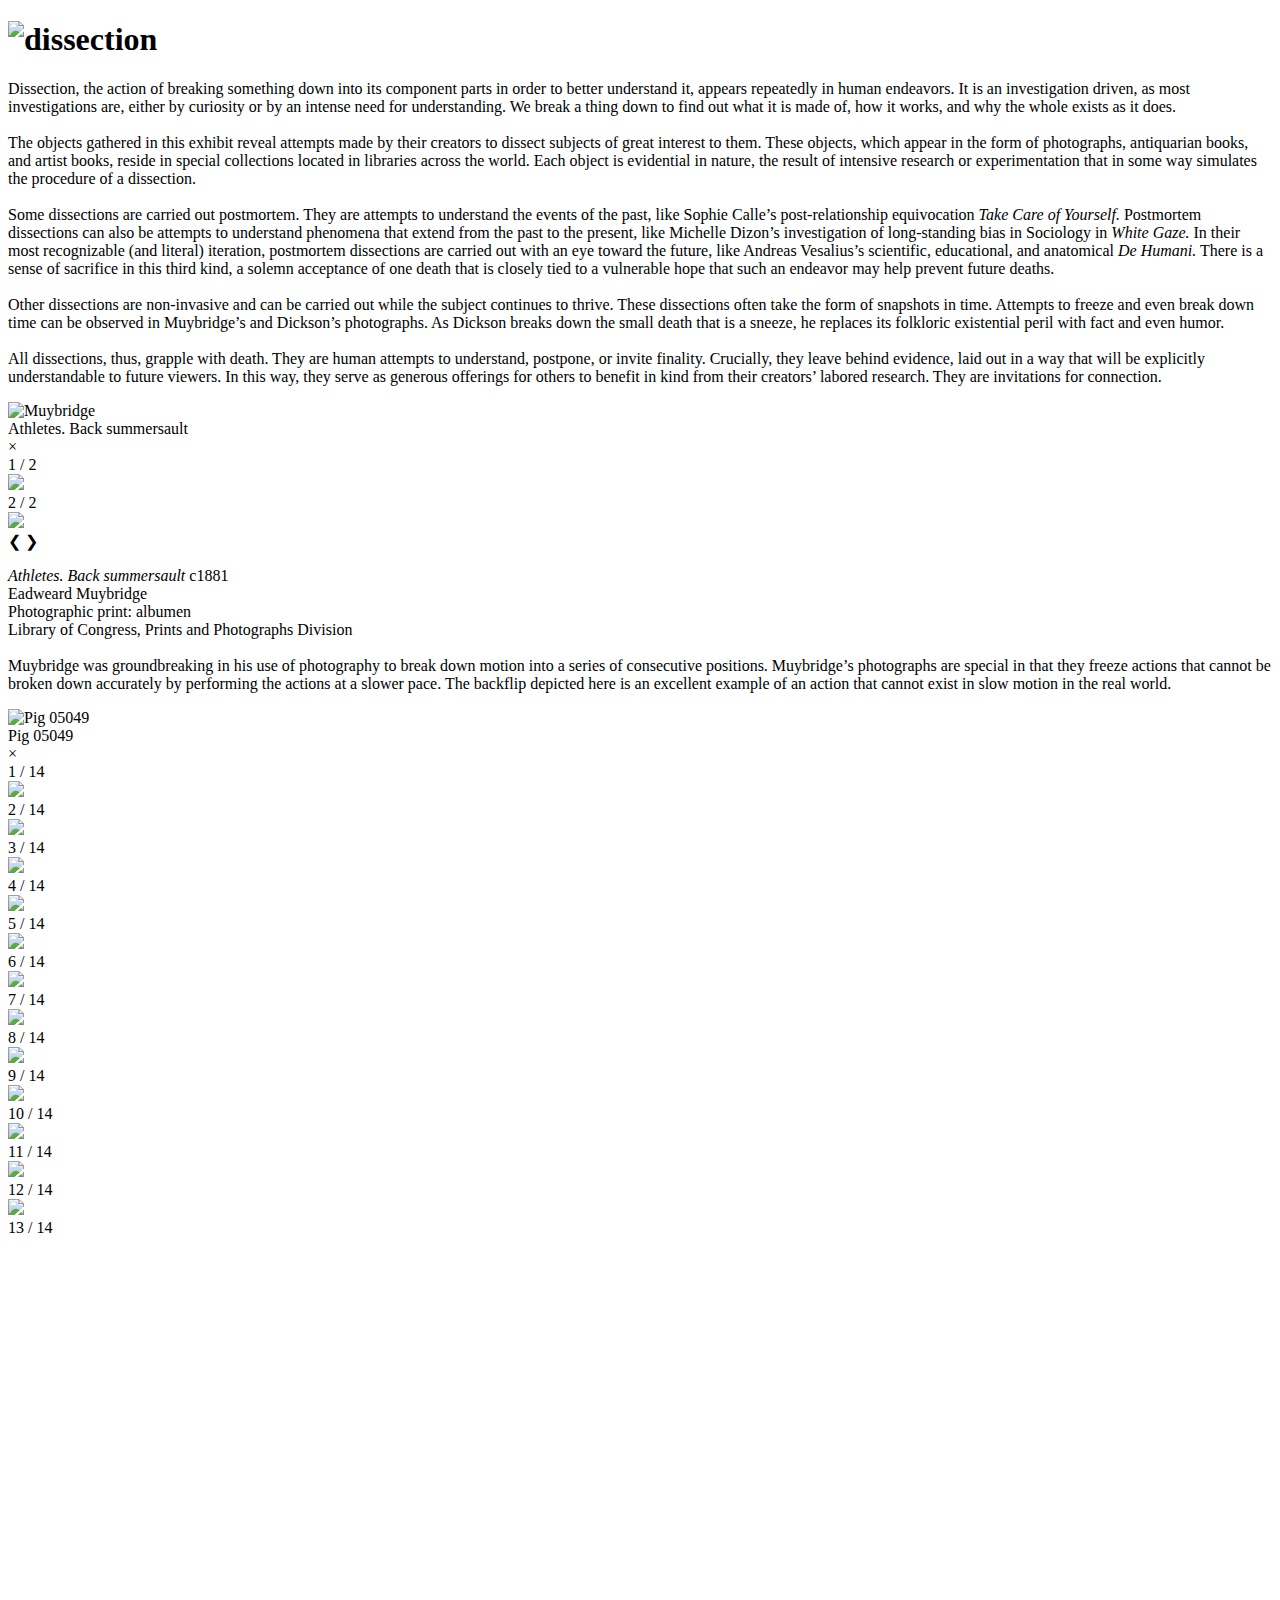
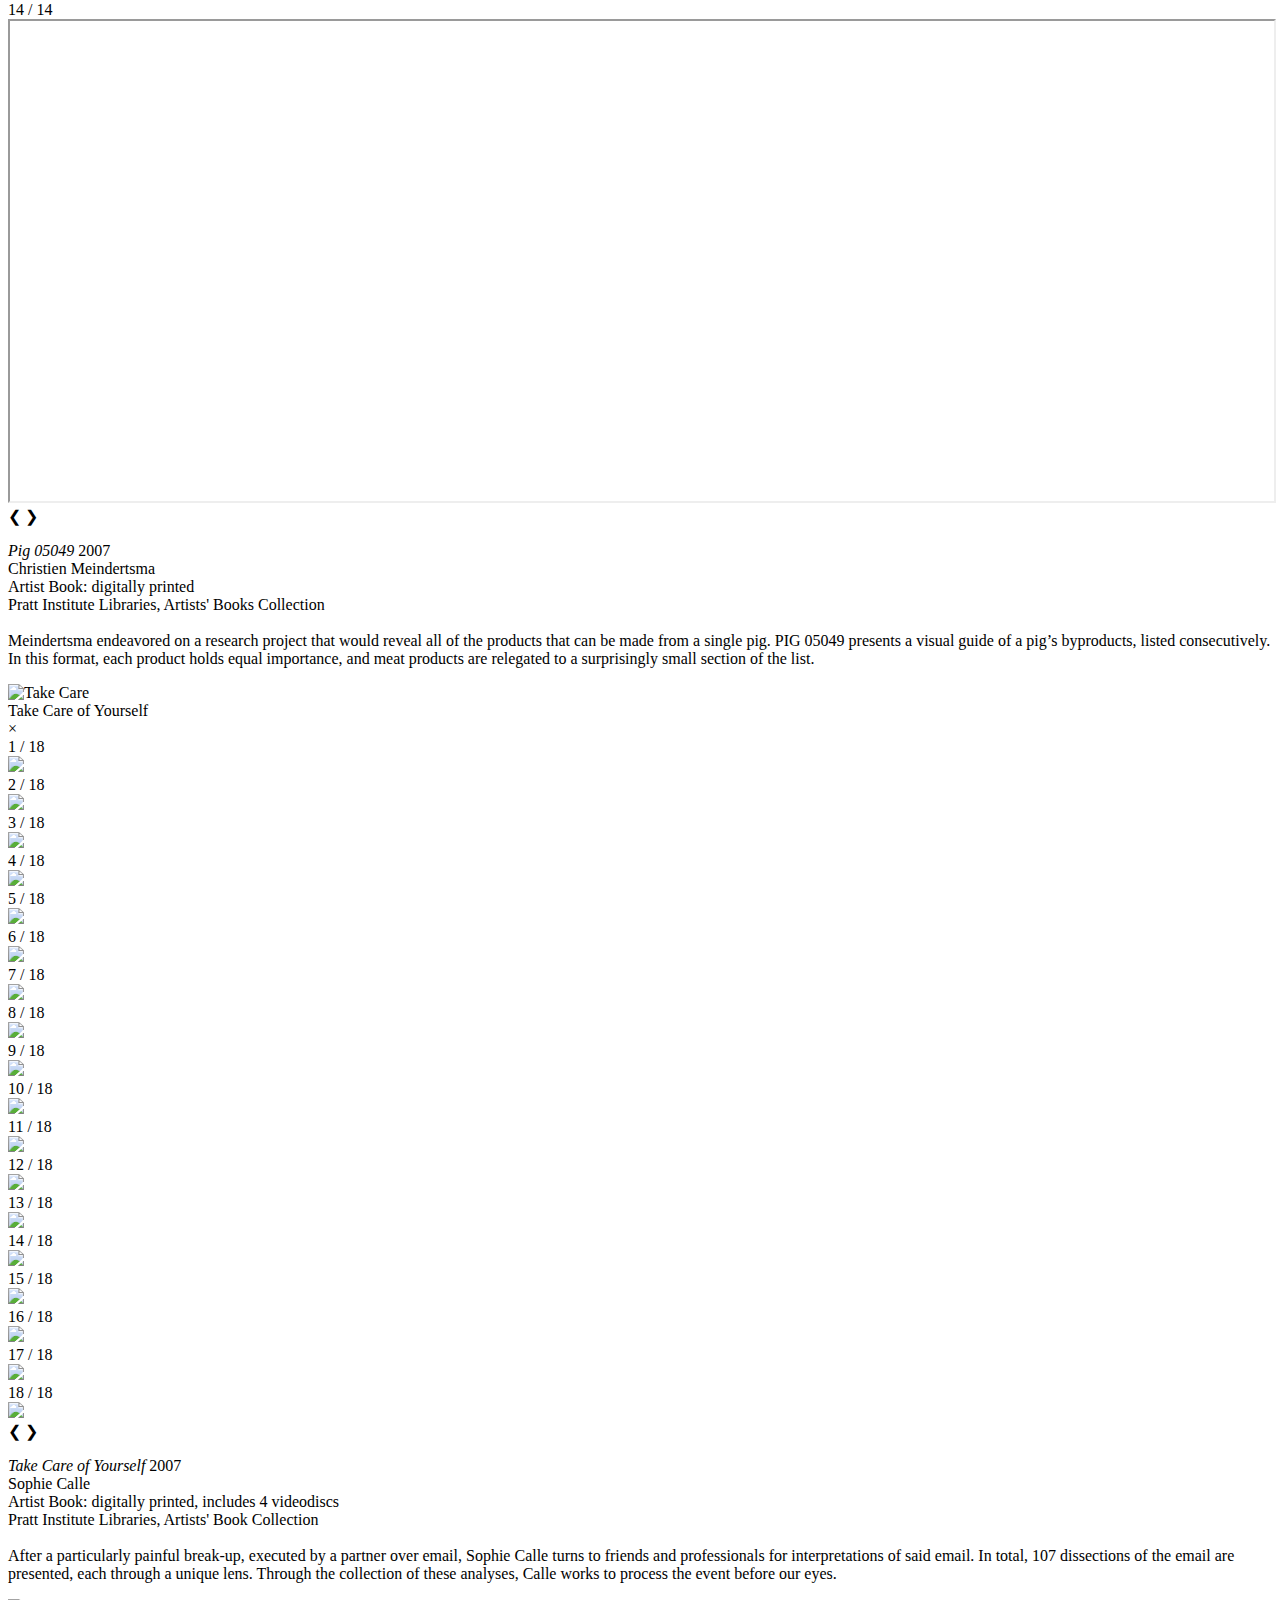
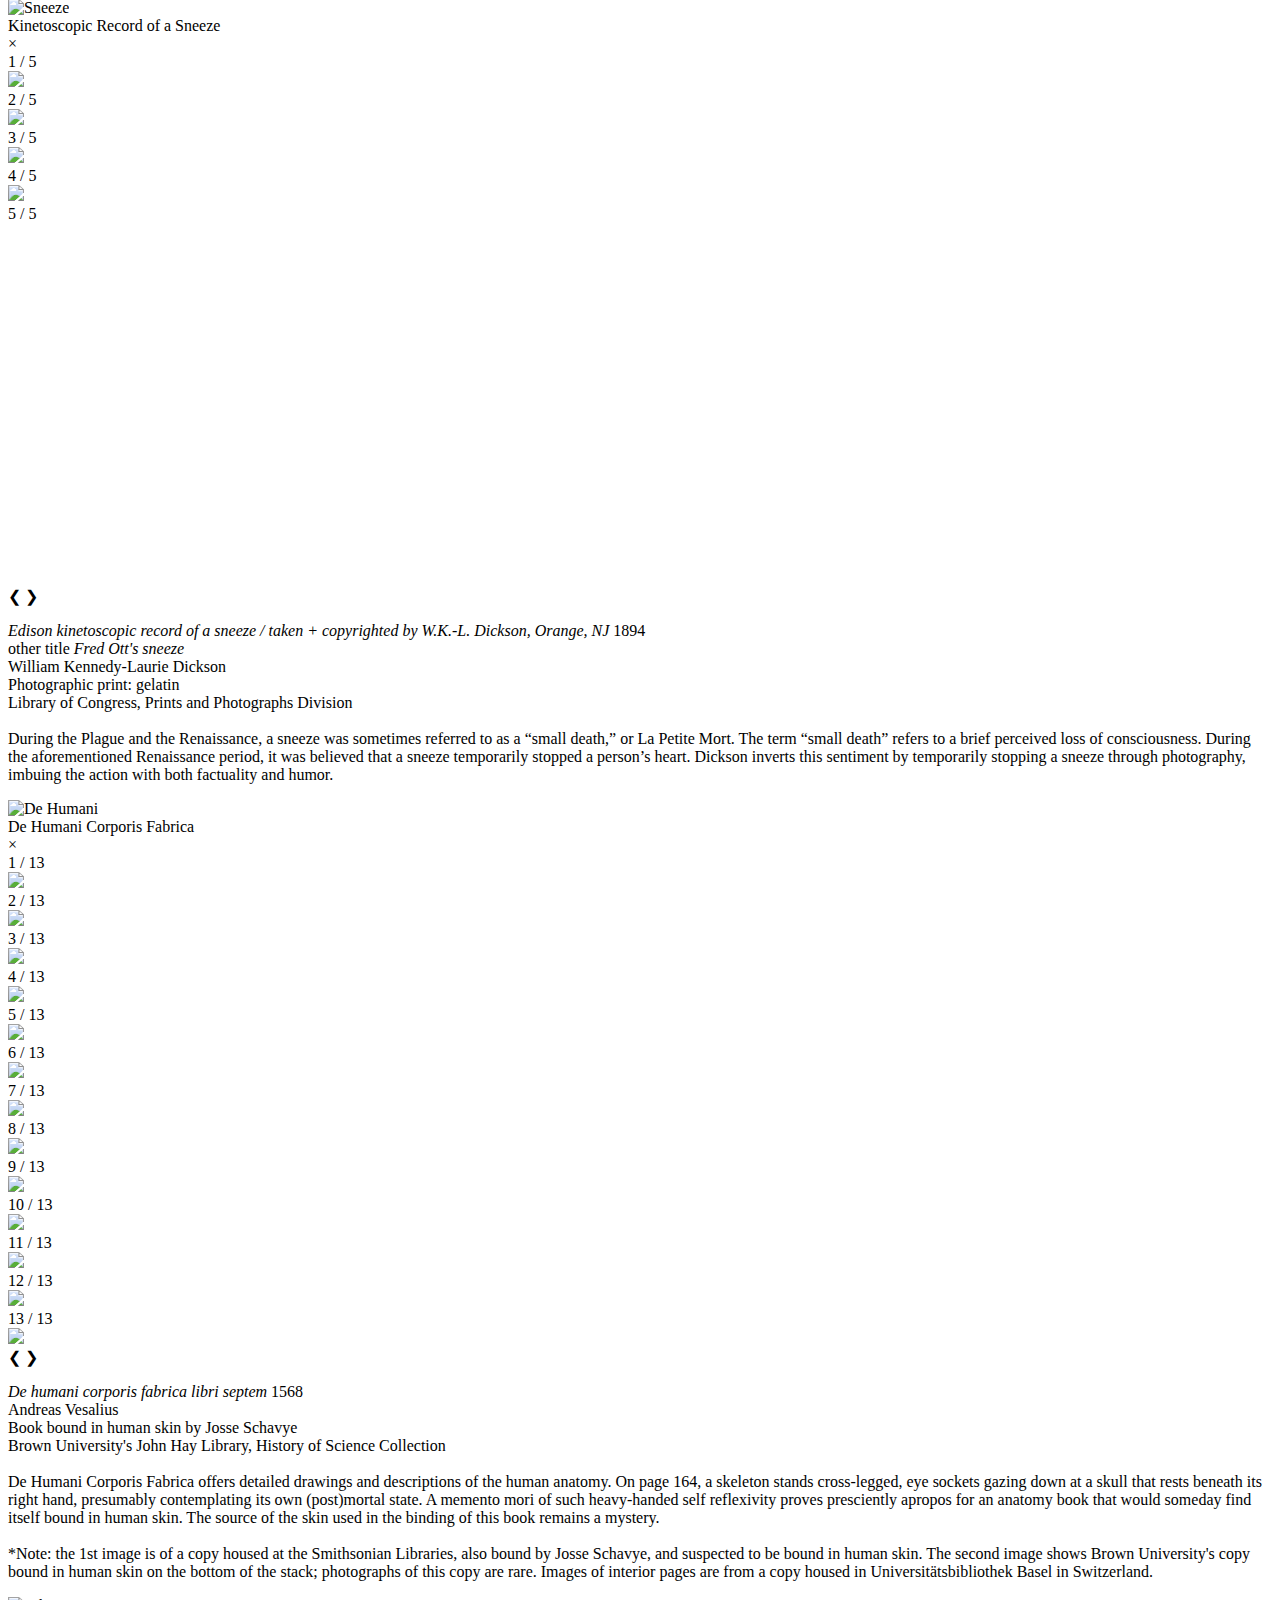
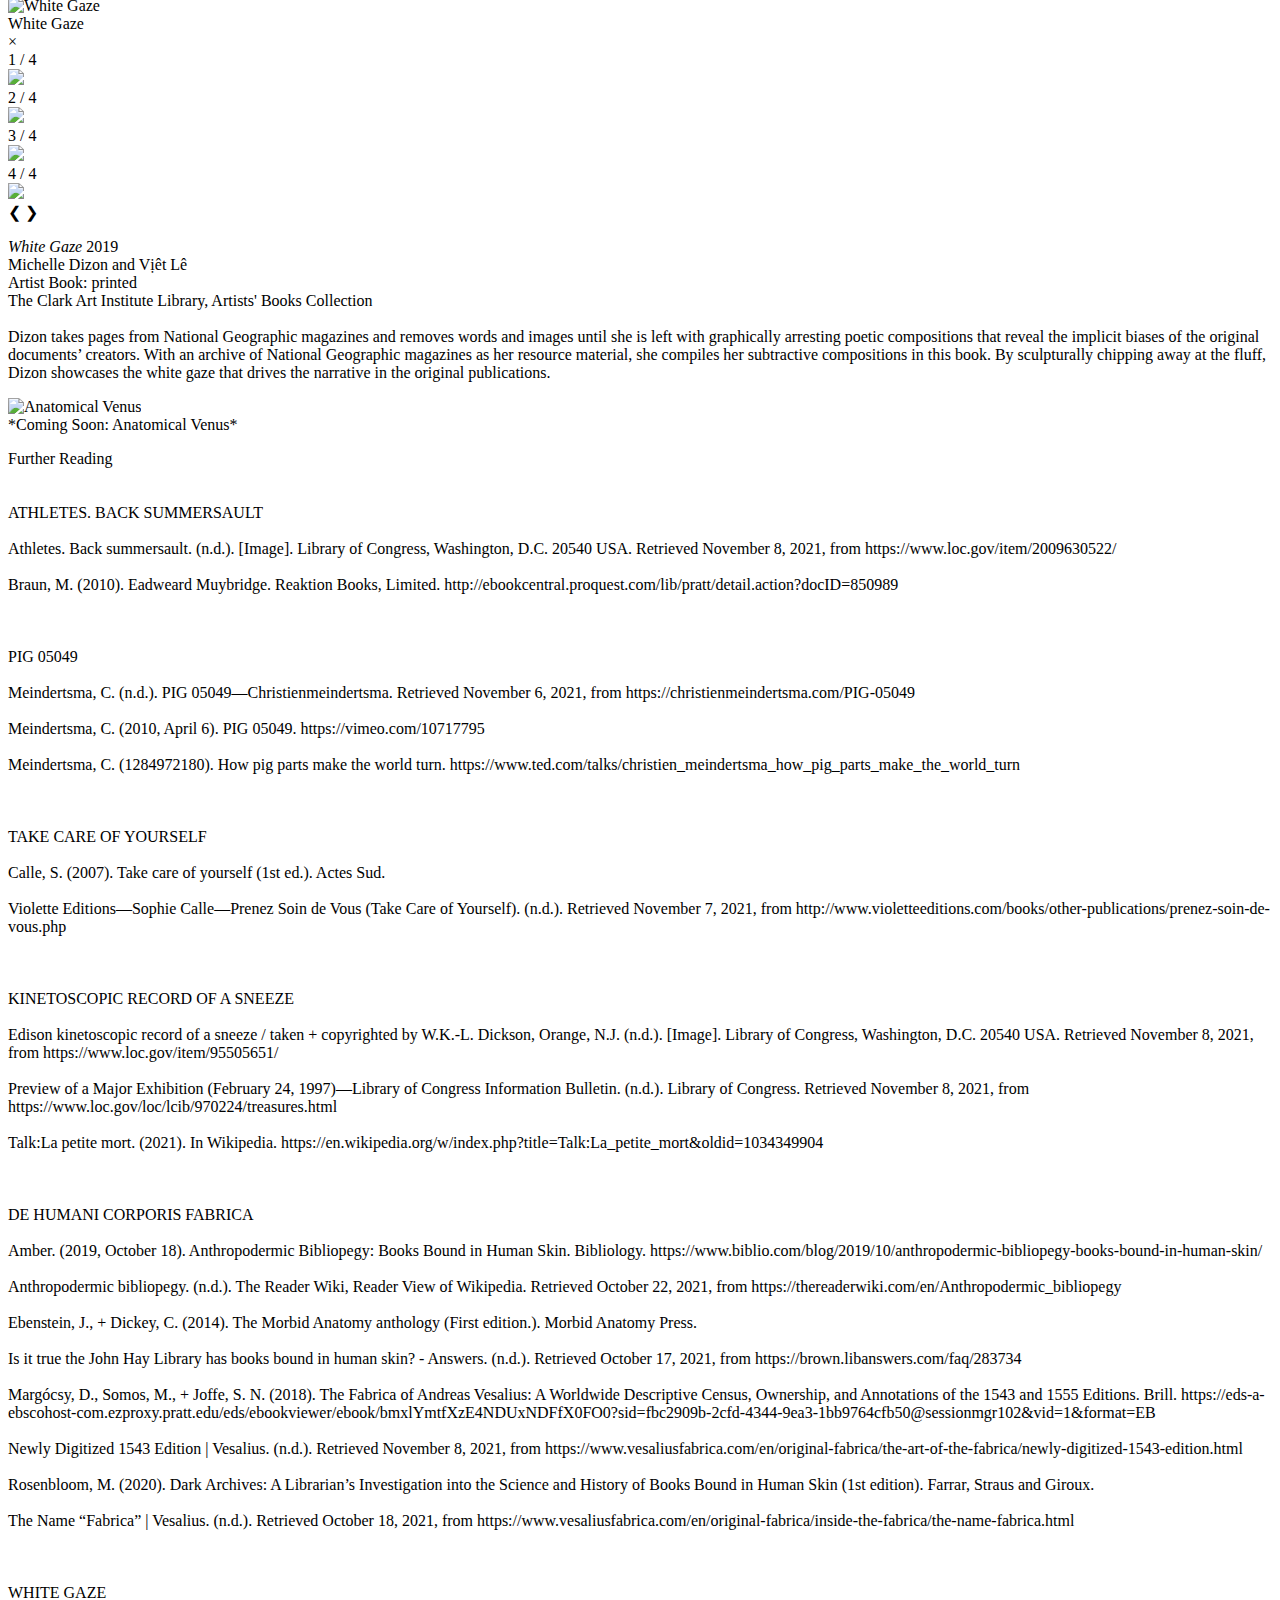
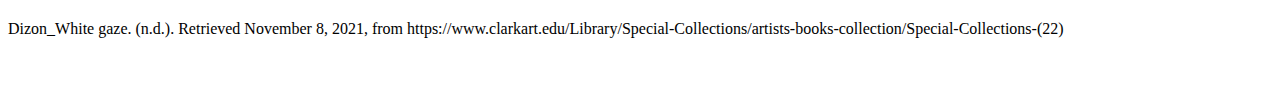
==== index.html @ ce1db8a1 "Create index.html" ====
<!DOCTYPE html>
    <html>
        <head> 
            <meta charset="UTF-8">
            <title>Dissection Exhibit</title>
            <link rel="stylesheet" type="text/css" href="index.css">
            <script src="index.js"></script>
        </head> 
<!--        Help
-->
        
       
<body>

<!-- index page-->  
    <h1>
    <img class=logo src="images/dislogo1.png" alt=dissection>
    </h1> 
        
    <p class="dashed"><span class="firstcharacter">D</span>issection, the action of breaking something down into its component parts in order to better understand it, appears repeatedly in human endeavors. It is an investigation driven, as most investigations are, either by curiosity or by an intense need for understanding. We break a thing down to find out what it is made of, how it works, and why the whole exists as it does. <br><br>

The objects gathered in this exhibit reveal attempts made by their creators to dissect subjects of great interest to them. These objects, which appear in the form of photographs, antiquarian books, and artist books, reside in special collections located in libraries across the world. Each object is evidential in nature, the result of intensive research or experimentation that in some way simulates the procedure of a dissection. <br><br>


Some dissections are carried out postmortem. They are attempts to understand the events of the past, like Sophie Calle’s post-relationship equivocation <i>Take Care of Yourself.</i> Postmortem dissections can also be attempts to understand phenomena that extend from the past to the present, like Michelle Dizon’s investigation of long-standing bias in Sociology in <i>White Gaze.</i> In their most recognizable (and literal) iteration, postmortem dissections are carried out with an eye toward the future, like Andreas Vesalius’s scientific, educational, and anatomical <i>De Humani.</i> There is a sense of sacrifice in this third kind, a solemn acceptance of one death that is closely tied to a vulnerable hope that such an endeavor may help prevent future deaths. <br><br>

Other dissections are non-invasive and can be carried out while the subject continues to thrive. These dissections often take the form of snapshots in time. Attempts to freeze and even break down time can be observed in Muybridge’s and Dickson’s photographs. As Dickson breaks down the small death that is a sneeze, he replaces its folkloric existential peril with fact and even humor. <br><br>


All dissections, thus, grapple with death. They are human attempts to understand, postpone, or invite finality. Crucially, they leave behind evidence, laid out in a way that will be explicitly understandable to future viewers. In this way, they serve as generous offerings for others to benefit in kind from their creators’ labored research. They are invitations for connection. 
    </p>
      
<!--Muybridge-->
    
    <div class="containerMUYB">
        <img src="images/covers/muybridge_lg.jpg"  alt="Muybridge" class="image">
        <div class="overlay" onclick="openModal();currentSlide(1)">
        <div class="text">Athletes. Back summersault</div>
        </div>
    </div>
    
    <!--Muybridge Lightbox-->
    
    <div id="myModal" class="modal">
        <span class="close cursor" onclick="closeModal()">&times;</span>
        <div class="modal-content">

            <div class="mySlides">
                <div class="numbertext">1 / 2</div>
                <img src="images/muybridge/muybridge_lg_1.jpg" style="width:100%">
            </div>

            <div class="mySlides">
                <div class="numbertext">2 / 2</div>
                <img src="images/muybridge/muybridge_2.jpg" style="width:100%">
            </div>
               
            <!-- Next/previous controls -->
            <a class="prev" onclick="plusSlides(-1)">&#10094;</a>
            <a class="next" onclick="plusSlides(1)">&#10095;</a>

            <!-- Caption text -->
            <div class="caption-container">
                <p id="caption"><i>Athletes. Back summersault</i> c1881<br>Eadweard Muybridge<br>Photographic print: albumen<br>Library of Congress, Prints and Photographs Division<br><br>Muybridge was groundbreaking in his use of photography to break down motion into a series of consecutive positions. Muybridge’s photographs are special in that they freeze actions that cannot be broken down accurately by performing the actions at a slower pace. The backflip depicted here is an excellent example of an action that cannot exist in slow motion in the real world.</p>
            </div>

        </div>
    </div>
      
    
 <!--PIG-->
      
    <div class="containerPIG">
        <img src="images/covers/pig05049cover.jpg" alt="Pig 05049" class="image">
        <div class="overlay" onclick="openModal2();currentSlide(3)">
        <div class="text">Pig 05049</div>
        </div>
    </div>

    <!--PIG Lightbox-->
    
    <div id="myModal2" class="modal">
        <span class="close cursor" onclick="closeModal2()">&times;</span>
        <div class="modal-content">

            <div class="mySlides">
                <div class="numbertext">1 / 14</div>
                <img src="images/pig05049/pig05049.jpg" class=vertpic>
            </div>
            <div class="mySlides">
                <div class="numbertext">2 / 14</div>
                <img src="images/pig05049/pig_2.jpg" style="width:100%">
            </div>
            <div class="mySlides">
                <div class="numbertext">3 / 14</div>
                <img src="images/pig05049/pig_3.jpg" style="width:100%">
            </div>
            <div class="mySlides">
                <div class="numbertext">4 / 14</div>
                <img src="images/pig05049/pig_4.jpg" style="width:100%">
            </div>
            <div class="mySlides">
                <div class="numbertext">5 / 14</div>
                <img src="images/pig05049/pig_5.jpg" style="width:100%">
            </div>
            <div class="mySlides">
                <div class="numbertext">6 / 14</div>
                <img src="images/pig05049/pig_6.jpg" style="width:100%">
            </div>
            <div class="mySlides">
                <div class="numbertext">7 / 14</div>
                <img src="images/pig05049/pig_7.jpg" style="width:100%">
            </div>
            <div class="mySlides">
                <div class="numbertext">8 / 14</div>
                <img src="images/pig05049/pig_8.jpg" style="width:100%">
            </div>
            <div class="mySlides">
                <div class="numbertext">9 / 14</div>
                <img src="images/pig05049/pig_9.jpg" style="width:100%">
            </div>
            <div class="mySlides">
                <div class="numbertext">10 / 14</div>
                <img src="images/pig05049/pig_10.jpg" style="width:100%">
            </div>
            <div class="mySlides">
                <div class="numbertext">11 / 14</div>
                <img src="images/pig05049/pig_11.jpg" style="width:100%">
            </div>
            <div class="mySlides">
                <div class="numbertext">12 / 14</div>
                <img src="images/pig05049/pig_12.jpg" style="width:100%">
            </div>
            <div class="mySlides">
                <div class="numbertext">13 / 14</div>
                <iframe src="https://player.vimeo.com/video/10717795?h=86c267ca7e&color=ffffff&title=0&byline=0&portrait=0" width="100%" height="360" frameborder="0" allow="autoplay; fullscreen; picture-in-picture" allowfullscreen></iframe>
            </div>
              
              <div class="mySlides">
                <div class="numbertext">14 / 14</div>
                 <iframe src="https://embed.ted.com/talks/lang/en/christien_meindertsma_how_pig_parts_make_the_world_turn" width="100%" height="480" allowfullscreen></iframe>
            </div>
 
        
            
            <!-- Next/previous controls -->
            <a class="prev" onclick="plusSlides(-1)">&#10094;</a>
            <a class="next" onclick="plusSlides(1)">&#10095;</a>

            <!-- Caption text -->
            <div class="caption-container">
                <p id="caption2"><i>Pig 05049</i> 2007<br>Christien Meindertsma<br>Artist Book: digitally printed<br>Pratt Institute Libraries, Artists' Books Collection<br><br>Meindertsma endeavored on a research project that would reveal all of the products that can be made from a single pig. PIG 05049 presents a visual guide of a pig’s byproducts, listed consecutively. In this format, each product holds equal importance, and meat products are relegated to a surprisingly small section of the list.</p>
            </div>

        </div>
    </div>
      
    
        
 <!--CARE-->
    
    
    <div class="containerCARE">
        <img src="images/covers/takeCare_cover.jpg" alt="Take Care" class="image">
        <div class="overlay" onclick="openModal3();currentSlide(17)">
        <div class="text">Take Care of Yourself</div>
        </div>
    </div>
        
    
       <!--CARE Lightbox-->
    
    <div id="myModal3" class="modal">
        <span class="close cursor" onclick="closeModal3()">&times;</span>
        <div class="modal-content">

            <div class="mySlides">
                <div class="numbertext">1 / 18</div>
                <img src="images/takeCare/takeCare_1.jpeg" style="width:100%">
            </div>

            <div class="mySlides">
                <div class="numbertext">2 / 18</div>
                <img src="images/takeCare/takeCare_2.jpeg" style="width:100%">
            </div>
            <div class="mySlides">
                <div class="numbertext">3 / 18</div>
                <img src="images/takeCare/takeCare_3.jpeg" style="width:100%">
            </div>

            <div class="mySlides">
                <div class="numbertext">4 / 18</div>
                <img src="images/takeCare/takeCare_4.jpeg" style="width:100%">
            </div>
            <div class="mySlides">
                <div class="numbertext">5 / 18</div>
                <img src="images/takeCare/takeCare_5.jpeg" style="width:100%">
            </div>

            <div class="mySlides">
                <div class="numbertext">6 / 18</div>
                <img src="images/takeCare/takeCare_6.jpeg" style="width:100%">
            </div>
            <div class="mySlides">
                <div class="numbertext">7 / 18</div>
                <img src="images/takeCare/takeCare_7.jpeg" style="width:100%">
            </div>

            <div class="mySlides">
                <div class="numbertext">8 / 18</div>
                <img src="images/takeCare/takeCare_8.jpeg" style="width:100%">
            </div>
            <div class="mySlides">
                <div class="numbertext">9 / 18</div>
                <img src="images/takeCare/takeCare_9.jpeg" style="width:100%">
            </div>

            <div class="mySlides">
                <div class="numbertext">10 / 18</div>
                <img src="images/takeCare/takeCare_10.jpeg" style="width:100%">
            </div>
             <div class="mySlides">
                <div class="numbertext">11 / 18</div>
                <img src="images/takeCare/takeCare_11.jpeg" style="width:100%">
            </div>
             <div class="mySlides">
                <div class="numbertext">12 / 18</div>
                <img src="images/takeCare/takeCare_12.jpeg" style="width:100%">
            </div>
             <div class="mySlides">
                <div class="numbertext">13 / 18</div>
                <img src="images/takeCare/takeCare_13.jpeg" style="width:100%">
            </div>
             <div class="mySlides">
                <div class="numbertext">14 / 18</div>
                <img src="images/takeCare/takeCare_14.jpeg" style="width:100%">
            </div>
             <div class="mySlides">
                <div class="numbertext">15 / 18</div>
                <img src="images/takeCare/takeCare_15.jpeg" style="width:100%">
            </div>
             <div class="mySlides">
                <div class="numbertext">16 / 18</div>
                <img src="images/takeCare/takeCare_16.jpeg" style="width:100%">
            </div>
             <div class="mySlides">
                <div class="numbertext">17 / 18</div>
                <img src="images/takeCare/takeCare_17.jpeg" style="width:100%">
            </div>
             <div class="mySlides">
                <div class="numbertext">18 / 18</div>
                <img src="images/takeCare/takeCare_18.jpeg" style="width:100%">
            </div>

            <!-- Next/previous controls -->
            <a class="prev" onclick="plusSlides(-1)">&#10094;</a>
            <a class="next" onclick="plusSlides(1)">&#10095;</a>

            <!-- Caption text -->
            <div class="caption-container">
                <p id="caption3"><i>Take Care of Yourself</i> 2007<br>Sophie Calle<br>Artist Book: digitally printed, includes 4 videodiscs<br>Pratt Institute Libraries, Artists' Book Collection<br><br>After a particularly painful break-up, executed by a partner over email, Sophie Calle turns to friends and professionals for interpretations of said email. In total, 107 dissections of the email are presented, each through a unique lens. Through the collection of these analyses, Calle works to process the event before our eyes.</p>
            </div>

        </div>
    </div> 
    
    
    <!--SNEEZE-->
    
    <div class="containerSNEEZE">
        <img src="images/covers/sneeze_cover_2.jpg" alt="Sneeze" class="image">
        <div class="overlay" onclick="openModal4();currentSlide(35)">
        <div class="text">Kinetoscopic Record of a Sneeze</div>
        </div>
    </div>
 
     <!--SNEEZE Lightbox-->
        
    <div id="myModal4" class="modal">
        <span class="close cursor" onclick="closeModal4()">&times;</span>
        <div class="modal-content">

            <div class="mySlides">
                <div class="numbertext">1 / 5</div>
                <img src="images/sneeze/sneeze_1.jpg"  class=vertpic>
            </div>
            <div class="mySlides">
                <div class="numbertext">2 / 5</div>
                <img src="images/sneeze/sneeze_2.jpg"  class=vertpic>
            </div>
            <div class="mySlides">
                <div class="numbertext">3 / 5</div>
                <img src="images/sneeze/sneeze_3.jpg"  class=vertpic>
            </div>
            <div class="mySlides">
                <div class="numbertext">4 / 5</div>
                <img src="images/sneeze/sneeze_4.gif" style="width:100%">
            </div>
            <div class="mySlides">
                <div class="numbertext">5 / 5</div>
                 <iframe width="100%" height="360" src="https://tile.loc.gov/storage-services/media/ammem/EdisonCompanies/0026a.mp4" frameborder="0" allowfullscreen></iframe>
            </div>
               
            <!-- Next/previous controls -->
            <a class="prev" onclick="plusSlides(-1)">&#10094;</a>
            <a class="next" onclick="plusSlides(1)">&#10095;</a>

            <!-- Caption text -->
            <div class="caption-container">
                <p id="caption4"><i>Edison kinetoscopic record of a sneeze / taken + copyrighted by W.K.-L. Dickson, Orange, NJ</i> 1894<br>other title <i>Fred Ott's sneeze</i><br>William Kennedy-Laurie Dickson<br>Photographic print: gelatin<br>Library of Congress, Prints and Photographs Division<br><br>During the Plague and the Renaissance, a sneeze was sometimes referred to as a “small death,” or La Petite Mort. The term “small death” refers to a brief perceived loss of consciousness. During the aforementioned Renaissance period, it was believed that a sneeze temporarily stopped a person’s heart. Dickson inverts this sentiment by temporarily stopping a sneeze through photography, imbuing the action with both factuality and humor.</p>
            </div>

        </div>
    </div> 
    
    
     <!--HUMANI-->
    
    <div class="containerHUMANI">
        <img src="images/covers/deHumani_cover.jpg" alt="De Humani" class="image">
        <div class="overlay" onclick="openModal5();currentSlide(40)">
        <div class="text">De Humani Corporis Fabrica</div>
        </div>
    </div>
   
    <!--HUMANI Lightbox-->
        
    <div id="myModal5" class="modal">
        <span class="close cursor" onclick="closeModal5()">&times;</span>
        <div class="modal-content">

            <div class="mySlides">
                <div class="numbertext">1 / 13</div>
                <img src="images/deHumani/deHumaniCoverBlackBackground.jpg" class=vertpic>
            </div>

            <div class="mySlides">
                <div class="numbertext">2 / 13</div>
                <img src="images/deHumani/humani_stack.jpg" class=vertpic>
            </div>
              <div class="mySlides">
                <div class="numbertext">3 / 13</div>
                <img src="images/deHumani/humani_3.jpg" class=vertpic>
            </div>

            <div class="mySlides">
                <div class="numbertext">4 / 13</div>
                <img src="images/deHumani/humani_4.jpg" class=vertpic>
            </div>
              <div class="mySlides">
                <div class="numbertext">5 / 13</div>
                <img src="images/deHumani/humani_5.png" style="width:100%">
            </div>

            <div class="mySlides">
                <div class="numbertext">6 / 13</div>
                <img src="images/deHumani/humani_6.jpg" class=vertpic>
            </div>
              <div class="mySlides">
                <div class="numbertext">7 / 13</div>
                <img src="images/deHumani/humani_7.jpg" class=vertpic>
            </div>

            <div class="mySlides">
                <div class="numbertext">8 / 13</div>
                <img src="images/deHumani/humani_8.jpg" class=vertpic>
            </div>
              <div class="mySlides">
                <div class="numbertext">9 / 13</div>
                <img src="images/deHumani/humani_9.jpg" class=vertpic>
            </div>

            <div class="mySlides">
                <div class="numbertext">10 / 13</div>
                <img src="images/deHumani/humani_10.jpg" class=vertpic>
            </div>
            
            <div class="mySlides">
                <div class="numbertext">11 / 13</div>
                <img src="images/deHumani/humani_11.jpg" class=vertpic>
            </div>
            
            <div class="mySlides">
                <div class="numbertext">12 / 13</div>
                <img src="images/deHumani/humani_12.jpg" class=vertpic>
            </div>
            
            <div class="mySlides">
                <div class="numbertext">13 / 13</div>
                <img src="images/deHumani/humani_13.jpg" class=vertpic>
            </div>
            
            <!-- Next/previous controls -->
            <a class="prev" onclick="plusSlides(-1)">&#10094;</a>
            <a class="next" onclick="plusSlides(1)">&#10095;</a>

            <!-- Caption text -->
            <div class="caption-container">
                <p id="caption5"><i>
De humani corporis fabrica libri septem</i> 1568<br>Andreas Vesalius<br>Book bound in human skin by Josse Schavye<br>Brown University's John Hay Library, History of Science Collection<br><br>De Humani Corporis Fabrica offers detailed drawings and descriptions of the human anatomy. On page 164, a skeleton stands cross-legged, eye sockets gazing down at a skull that rests beneath its right hand, presumably contemplating its own (post)mortal state. A memento mori of such heavy-handed self reflexivity proves presciently apropos for an anatomy book that would someday find itself bound in human skin. The source of the skin used in the binding of this book remains a mystery.<br><br>*Note: the 1st image is of a copy housed at the Smithsonian Libraries, also bound by Josse Schavye, and suspected to be bound in human skin. The second image shows Brown University's copy bound in human skin on the bottom of the stack; photographs of this copy are rare. Images of interior pages are from a copy housed in Universitätsbibliothek Basel in Switzerland.</p>
            </div>

        </div>
    </div> 
    
    
   <!--GAZE--> 
    
    <div class="containerGAZE">
        <img src="images/covers/whiteGaze_cover.jpg" alt="White Gaze" class="image">
        <div class="overlay" onclick="openModal6();currentSlide(53)">
        <div class="text">White Gaze</div>
        </div>
    </div>
        
       <!--GAZE Lightbox-->
        
    <div id="myModal6" class="modal">
        <span class="close cursor" onclick="closeModal6()">&times;</span>
        <div class="modal-content">

            <div class="mySlides">
                <div class="numbertext">1 / 4</div>
                <img src="images/whiteGaze/whiteGaze_cover.jpg" style="width:100%">
            </div>

            <div class="mySlides">
                <div class="numbertext">2 / 4</div>
                <img src="images/whiteGaze/gaze_2.jpg" style="width:100%">
            </div>
            <div class="mySlides">
                <div class="numbertext">3 / 4</div>
                <img src="images/whiteGaze/gaze_3.jpg" style="width:100%">
            </div>
            <div class="mySlides">
                <div class="numbertext">4 / 4</div>
                <img src="images/whiteGaze/gaze_4.jpg" style="width:100%">
            </div>
            <!-- Next/previous controls -->
            <a class="prev" onclick="plusSlides(-1)">&#10094;</a>
            <a class="next" onclick="plusSlides(1)">&#10095;</a>

            <!-- Caption text -->
            <div class="caption-container">
                <p id="caption6"><i>White Gaze</i> 2019<br>Michelle Dizon and Vịêt Lê<br>Artist Book: printed<br>The Clark Art Institute Library, Artists' Books Collection<br><br>Dizon takes pages from National Geographic magazines and removes words and images until she is left with graphically arresting poetic compositions that reveal the implicit biases of the original documents’ creators. With an archive of National Geographic magazines as her resource material, she compiles her subtractive compositions in this book. By sculpturally chipping away at the fluff, Dizon showcases the white gaze that drives the narrative in the original publications.</p>
            </div>

        </div>
    </div>     

    
     <!--INQUIRY
    <div class="containerINQUIRY">
        <img src="images/covers/inquiry_cover.jpg" alt="Body of Inquiry" class="image">
        <div class="overlay" onclick="openModal6();currentSlide(61)">
        <div class="text">Body of Inquiry</div>
        </div>
    </div>
    
    
    <!--TINY VENUS
    <div class="containerTINYVENUS">
        <img src="images/covers/tinyvenus_cover.jpg" alt="Anatomical Venus" class="image">
        <div class="overlay" onclick="openModal6();currentSlide(61)">
        <div class="text">Anatomical Venus</div>
        </div>
    </div>
    
-->
    
<!--Venus--> 
    
    <div class="containerVENUS">
        <img src="images/venus/venus.jpg" alt="Anatomical Venus" class="image">
        <div class="overlay">
        <div class="text">*Coming Soon: Anatomical Venus*<br></div>
        </div>
    </div>



<div>
    <p class=bottom>Further Reading
        
<br><br><br>ATHLETES. BACK SUMMERSAULT<br><br>Athletes. Back summersault. (n.d.). [Image]. Library of Congress, Washington, D.C. 20540 USA. Retrieved November 8, 2021, from https://www.loc.gov/item/2009630522/ <br><br>Braun, M. (2010). Eadweard Muybridge. Reaktion Books, Limited. http://ebookcentral.proquest.com/lib/pratt/detail.action?docID=850989

        

<br><br><br><br>PIG 05049<br><br>Meindertsma, C. (n.d.). PIG 05049—Christienmeindertsma. Retrieved November 6, 2021, from https://christienmeindertsma.com/PIG-05049
<br><br>Meindertsma, C. (2010, April 6). PIG 05049. https://vimeo.com/10717795
<br><br>Meindertsma, C. (1284972180). How pig parts make the world turn. https://www.ted.com/talks/christien_meindertsma_how_pig_parts_make_the_world_turn

<br><br><br><br>TAKE CARE OF YOURSELF<br><br>Calle, S. (2007). Take care of yourself (1st ed.). Actes Sud.<br><br>Violette Editions—Sophie Calle—Prenez Soin de Vous (Take Care of Yourself). (n.d.). Retrieved November 7, 2021, from http://www.violetteeditions.com/books/other-publications/prenez-soin-de-vous.php        
        
<br><br><br><br>KINETOSCOPIC RECORD OF A SNEEZE
<br><br>Edison kinetoscopic record of a sneeze / taken + copyrighted by W.K.-L. Dickson, Orange, N.J. (n.d.). [Image]. Library of Congress, Washington, D.C. 20540 USA. Retrieved November 8, 2021, from https://www.loc.gov/item/95505651/
<br><br>Preview of a Major Exhibition (February 24, 1997)—Library of Congress Information Bulletin. (n.d.). Library of Congress. Retrieved November 8, 2021, from https://www.loc.gov/loc/lcib/970224/treasures.html
<br><br>Talk:La petite mort. (2021). In Wikipedia. https://en.wikipedia.org/w/index.php?title=Talk:La_petite_mort&oldid=1034349904
        
<br><br><br><br>DE HUMANI CORPORIS FABRICA
<br><br>Amber. (2019, October 18). Anthropodermic Bibliopegy: Books Bound in Human Skin. Bibliology. https://www.biblio.com/blog/2019/10/anthropodermic-bibliopegy-books-bound-in-human-skin/
<br><br>Anthropodermic bibliopegy. (n.d.). The Reader Wiki, Reader View of Wikipedia. Retrieved October 22, 2021, from https://thereaderwiki.com/en/Anthropodermic_bibliopegy
<br><br>Ebenstein, J., + Dickey, C. (2014). The Morbid Anatomy anthology (First edition.). Morbid Anatomy Press.
<br><br>Is it true the John Hay Library has books bound in human skin? - Answers. (n.d.). Retrieved October 17, 2021, from https://brown.libanswers.com/faq/283734
<br><br>Margócsy, D., Somos, M., + Joffe, S. N. (2018). The Fabrica of Andreas Vesalius: A Worldwide Descriptive Census, Ownership, and Annotations of the 1543 and 1555 Editions. Brill. https://eds-a-ebscohost-com.ezproxy.pratt.edu/eds/ebookviewer/ebook/bmxlYmtfXzE4NDUxNDFfX0FO0?sid=fbc2909b-2cfd-4344-9ea3-1bb9764cfb50@sessionmgr102&vid=1&format=EB
<br><br>Newly Digitized 1543 Edition | Vesalius. (n.d.). Retrieved November 8, 2021, from https://www.vesaliusfabrica.com/en/original-fabrica/the-art-of-the-fabrica/newly-digitized-1543-edition.html
<br><br>Rosenbloom, M. (2020). Dark Archives: A Librarian’s Investigation into the Science and History of Books Bound in Human Skin (1st edition). Farrar, Straus and Giroux.
<br><br>The Name “Fabrica” | Vesalius. (n.d.). Retrieved October 18, 2021, from https://www.vesaliusfabrica.com/en/original-fabrica/inside-the-fabrica/the-name-fabrica.html

<br><br><br><br>WHITE GAZE<br><br>Dizon_White gaze. (n.d.). Retrieved November 8, 2021, from https://www.clarkart.edu/Library/Special-Collections/artists-books-collection/Special-Collections-(22)<br><br><br>

        <!--
<span style="background-color:#bc8f8f;">Curated 2021 by Alex Austin</span>
        -->
</p>
    </div>
 

  </body>
</html>
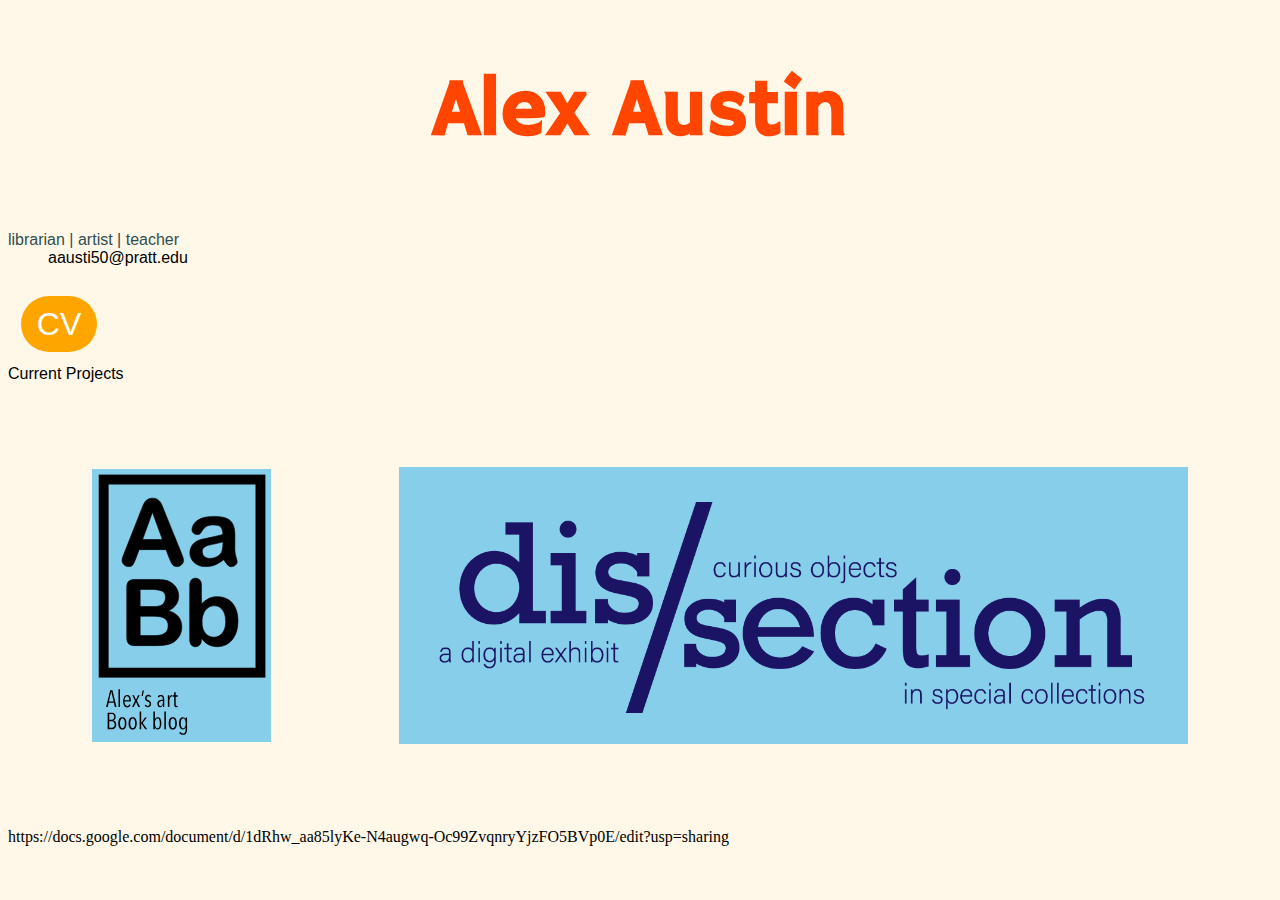
==== commit 7a3768c6: "Portfolio Test" ====
--- a/index.html
+++ b/index.html
@@ -2,519 +2,56 @@
     <html>
         <head> 
             <meta charset="UTF-8">
-            <title>Dissection Exhibit</title>
-            <link rel="stylesheet" type="text/css" href="index.css">
-            <script src="index.js"></script>
+            <title>Alex Austin Portfolio</title>
+            <link rel="stylesheet" type="text/css" href="home.css">
         </head> 
-<!--        Help
--->
         
-       
-<body>
+    <body>
+        
+      <header>
+          <h1>Alex Austin</h1>
+          <nav></nav>
+        </header>  
+    
+        
+        <main>
+            
 
-<!-- index page-->  
-    <h1>
-    <img class=logo src="images/dislogo1.png" alt=dissection>
-    </h1> 
-        
-    <p class="dashed"><span class="firstcharacter">D</span>issection, the action of breaking something down into its component parts in order to better understand it, appears repeatedly in human endeavors. It is an investigation driven, as most investigations are, either by curiosity or by an intense need for understanding. We break a thing down to find out what it is made of, how it works, and why the whole exists as it does. <br><br>
+            
+            
+             <div id=centered>
+                 <dl>
+                <dt>librarian | artist | teacher</dt>
+                <dd>aausti50@pratt.edu</dd>
 
-The objects gathered in this exhibit reveal attempts made by their creators to dissect subjects of great interest to them. These objects, which appear in the form of photographs, antiquarian books, and artist books, reside in special collections located in libraries across the world. Each object is evidential in nature, the result of intensive research or experimentation that in some way simulates the procedure of a dissection. <br><br>
-
-
-Some dissections are carried out postmortem. They are attempts to understand the events of the past, like Sophie Calle’s post-relationship equivocation <i>Take Care of Yourself.</i> Postmortem dissections can also be attempts to understand phenomena that extend from the past to the present, like Michelle Dizon’s investigation of long-standing bias in Sociology in <i>White Gaze.</i> In their most recognizable (and literal) iteration, postmortem dissections are carried out with an eye toward the future, like Andreas Vesalius’s scientific, educational, and anatomical <i>De Humani.</i> There is a sense of sacrifice in this third kind, a solemn acceptance of one death that is closely tied to a vulnerable hope that such an endeavor may help prevent future deaths. <br><br>
-
-Other dissections are non-invasive and can be carried out while the subject continues to thrive. These dissections often take the form of snapshots in time. Attempts to freeze and even break down time can be observed in Muybridge’s and Dickson’s photographs. As Dickson breaks down the small death that is a sneeze, he replaces its folkloric existential peril with fact and even humor. <br><br>
-
-
-All dissections, thus, grapple with death. They are human attempts to understand, postpone, or invite finality. Crucially, they leave behind evidence, laid out in a way that will be explicitly understandable to future viewers. In this way, they serve as generous offerings for others to benefit in kind from their creators’ labored research. They are invitations for connection. 
-    </p>
-      
-<!--Muybridge-->
-    
-    <div class="containerMUYB">
-        <img src="images/covers/muybridge_lg.jpg"  alt="Muybridge" class="image">
-        <div class="overlay" onclick="openModal();currentSlide(1)">
-        <div class="text">Athletes. Back summersault</div>
-        </div>
-    </div>
-    
-    <!--Muybridge Lightbox-->
-    
-    <div id="myModal" class="modal">
-        <span class="close cursor" onclick="closeModal()">&times;</span>
-        <div class="modal-content">
-
-            <div class="mySlides">
-                <div class="numbertext">1 / 2</div>
-                <img src="images/muybridge/muybridge_lg_1.jpg" style="width:100%">
+            
+                <dd></dd>
+                </dl>
+            </div> 
+            
+            <div>
+                <button onclick="location.href='https://docs.google.com/document/d/1dRhw_aa85lyKe-N4augwq-Oc99ZvqnryYjzFO5BVp0E/'" type="button">CV
+                                 </button>
             </div>
-
-            <div class="mySlides">
-                <div class="numbertext">2 / 2</div>
-                <img src="images/muybridge/muybridge_2.jpg" style="width:100%">
-            </div>
-               
-            <!-- Next/previous controls -->
-            <a class="prev" onclick="plusSlides(-1)">&#10094;</a>
-            <a class="next" onclick="plusSlides(1)">&#10095;</a>
-
-            <!-- Caption text -->
-            <div class="caption-container">
-                <p id="caption"><i>Athletes. Back summersault</i> c1881<br>Eadweard Muybridge<br>Photographic print: albumen<br>Library of Congress, Prints and Photographs Division<br><br>Muybridge was groundbreaking in his use of photography to break down motion into a series of consecutive positions. Muybridge’s photographs are special in that they freeze actions that cannot be broken down accurately by performing the actions at a slower pace. The backflip depicted here is an excellent example of an action that cannot exist in slow motion in the real world.</p>
-            </div>
-
-        </div>
-    </div>
-      
-    
- <!--PIG-->
-      
-    <div class="containerPIG">
-        <img src="images/covers/pig05049cover.jpg" alt="Pig 05049" class="image">
-        <div class="overlay" onclick="openModal2();currentSlide(3)">
-        <div class="text">Pig 05049</div>
-        </div>
-    </div>
-
-    <!--PIG Lightbox-->
-    
-    <div id="myModal2" class="modal">
-        <span class="close cursor" onclick="closeModal2()">&times;</span>
-        <div class="modal-content">
-
-            <div class="mySlides">
-                <div class="numbertext">1 / 14</div>
-                <img src="images/pig05049/pig05049.jpg" class=vertpic>
-            </div>
-            <div class="mySlides">
-                <div class="numbertext">2 / 14</div>
-                <img src="images/pig05049/pig_2.jpg" style="width:100%">
-            </div>
-            <div class="mySlides">
-                <div class="numbertext">3 / 14</div>
-                <img src="images/pig05049/pig_3.jpg" style="width:100%">
-            </div>
-            <div class="mySlides">
-                <div class="numbertext">4 / 14</div>
-                <img src="images/pig05049/pig_4.jpg" style="width:100%">
-            </div>
-            <div class="mySlides">
-                <div class="numbertext">5 / 14</div>
-                <img src="images/pig05049/pig_5.jpg" style="width:100%">
-            </div>
-            <div class="mySlides">
-                <div class="numbertext">6 / 14</div>
-                <img src="images/pig05049/pig_6.jpg" style="width:100%">
-            </div>
-            <div class="mySlides">
-                <div class="numbertext">7 / 14</div>
-                <img src="images/pig05049/pig_7.jpg" style="width:100%">
-            </div>
-            <div class="mySlides">
-                <div class="numbertext">8 / 14</div>
-                <img src="images/pig05049/pig_8.jpg" style="width:100%">
-            </div>
-            <div class="mySlides">
-                <div class="numbertext">9 / 14</div>
-                <img src="images/pig05049/pig_9.jpg" style="width:100%">
-            </div>
-            <div class="mySlides">
-                <div class="numbertext">10 / 14</div>
-                <img src="images/pig05049/pig_10.jpg" style="width:100%">
-            </div>
-            <div class="mySlides">
-                <div class="numbertext">11 / 14</div>
-                <img src="images/pig05049/pig_11.jpg" style="width:100%">
-            </div>
-            <div class="mySlides">
-                <div class="numbertext">12 / 14</div>
-                <img src="images/pig05049/pig_12.jpg" style="width:100%">
-            </div>
-            <div class="mySlides">
-                <div class="numbertext">13 / 14</div>
-                <iframe src="https://player.vimeo.com/video/10717795?h=86c267ca7e&color=ffffff&title=0&byline=0&portrait=0" width="100%" height="360" frameborder="0" allow="autoplay; fullscreen; picture-in-picture" allowfullscreen></iframe>
+            
+            <div id=projects>Current Projects</div>
+            
+             <div id=logos>   
+                 <div class=homelogo>
+                <img class=aabblogohome src="homeimages/logoblackcopy.svg">
+                 </div>
+            
+                 <div class=homelogo>
+                <img class=dislogohome src="homeimages/dislogo1copy.png">
+                 </div>  
             </div>
               
-              <div class="mySlides">
-                <div class="numbertext">14 / 14</div>
-                 <iframe src="https://embed.ted.com/talks/lang/en/christien_meindertsma_how_pig_parts_make_the_world_turn" width="100%" height="480" allowfullscreen></iframe>
-            </div>
- 
         
+        </main>
+        
+        <footer> 
             
-            <!-- Next/previous controls -->
-            <a class="prev" onclick="plusSlides(-1)">&#10094;</a>
-            <a class="next" onclick="plusSlides(1)">&#10095;</a>
-
-            <!-- Caption text -->
-            <div class="caption-container">
-                <p id="caption2"><i>Pig 05049</i> 2007<br>Christien Meindertsma<br>Artist Book: digitally printed<br>Pratt Institute Libraries, Artists' Books Collection<br><br>Meindertsma endeavored on a research project that would reveal all of the products that can be made from a single pig. PIG 05049 presents a visual guide of a pig’s byproducts, listed consecutively. In this format, each product holds equal importance, and meat products are relegated to a surprisingly small section of the list.</p>
-            </div>
-
-        </div>
-    </div>
-      
-    
+            https://docs.google.com/document/d/1dRhw_aa85lyKe-N4augwq-Oc99ZvqnryYjzFO5BVp0E/edit?usp=sharing </footer>
         
- <!--CARE-->
-    
-    
-    <div class="containerCARE">
-        <img src="images/covers/takeCare_cover.jpg" alt="Take Care" class="image">
-        <div class="overlay" onclick="openModal3();currentSlide(17)">
-        <div class="text">Take Care of Yourself</div>
-        </div>
-    </div>
-        
-    
-       <!--CARE Lightbox-->
-    
-    <div id="myModal3" class="modal">
-        <span class="close cursor" onclick="closeModal3()">&times;</span>
-        <div class="modal-content">
-
-            <div class="mySlides">
-                <div class="numbertext">1 / 18</div>
-                <img src="images/takeCare/takeCare_1.jpeg" style="width:100%">
-            </div>
-
-            <div class="mySlides">
-                <div class="numbertext">2 / 18</div>
-                <img src="images/takeCare/takeCare_2.jpeg" style="width:100%">
-            </div>
-            <div class="mySlides">
-                <div class="numbertext">3 / 18</div>
-                <img src="images/takeCare/takeCare_3.jpeg" style="width:100%">
-            </div>
-
-            <div class="mySlides">
-                <div class="numbertext">4 / 18</div>
-                <img src="images/takeCare/takeCare_4.jpeg" style="width:100%">
-            </div>
-            <div class="mySlides">
-                <div class="numbertext">5 / 18</div>
-                <img src="images/takeCare/takeCare_5.jpeg" style="width:100%">
-            </div>
-
-            <div class="mySlides">
-                <div class="numbertext">6 / 18</div>
-                <img src="images/takeCare/takeCare_6.jpeg" style="width:100%">
-            </div>
-            <div class="mySlides">
-                <div class="numbertext">7 / 18</div>
-                <img src="images/takeCare/takeCare_7.jpeg" style="width:100%">
-            </div>
-
-            <div class="mySlides">
-                <div class="numbertext">8 / 18</div>
-                <img src="images/takeCare/takeCare_8.jpeg" style="width:100%">
-            </div>
-            <div class="mySlides">
-                <div class="numbertext">9 / 18</div>
-                <img src="images/takeCare/takeCare_9.jpeg" style="width:100%">
-            </div>
-
-            <div class="mySlides">
-                <div class="numbertext">10 / 18</div>
-                <img src="images/takeCare/takeCare_10.jpeg" style="width:100%">
-            </div>
-             <div class="mySlides">
-                <div class="numbertext">11 / 18</div>
-                <img src="images/takeCare/takeCare_11.jpeg" style="width:100%">
-            </div>
-             <div class="mySlides">
-                <div class="numbertext">12 / 18</div>
-                <img src="images/takeCare/takeCare_12.jpeg" style="width:100%">
-            </div>
-             <div class="mySlides">
-                <div class="numbertext">13 / 18</div>
-                <img src="images/takeCare/takeCare_13.jpeg" style="width:100%">
-            </div>
-             <div class="mySlides">
-                <div class="numbertext">14 / 18</div>
-                <img src="images/takeCare/takeCare_14.jpeg" style="width:100%">
-            </div>
-             <div class="mySlides">
-                <div class="numbertext">15 / 18</div>
-                <img src="images/takeCare/takeCare_15.jpeg" style="width:100%">
-            </div>
-             <div class="mySlides">
-                <div class="numbertext">16 / 18</div>
-                <img src="images/takeCare/takeCare_16.jpeg" style="width:100%">
-            </div>
-             <div class="mySlides">
-                <div class="numbertext">17 / 18</div>
-                <img src="images/takeCare/takeCare_17.jpeg" style="width:100%">
-            </div>
-             <div class="mySlides">
-                <div class="numbertext">18 / 18</div>
-                <img src="images/takeCare/takeCare_18.jpeg" style="width:100%">
-            </div>
-
-            <!-- Next/previous controls -->
-            <a class="prev" onclick="plusSlides(-1)">&#10094;</a>
-            <a class="next" onclick="plusSlides(1)">&#10095;</a>
-
-            <!-- Caption text -->
-            <div class="caption-container">
-                <p id="caption3"><i>Take Care of Yourself</i> 2007<br>Sophie Calle<br>Artist Book: digitally printed, includes 4 videodiscs<br>Pratt Institute Libraries, Artists' Book Collection<br><br>After a particularly painful break-up, executed by a partner over email, Sophie Calle turns to friends and professionals for interpretations of said email. In total, 107 dissections of the email are presented, each through a unique lens. Through the collection of these analyses, Calle works to process the event before our eyes.</p>
-            </div>
-
-        </div>
-    </div> 
-    
-    
-    <!--SNEEZE-->
-    
-    <div class="containerSNEEZE">
-        <img src="images/covers/sneeze_cover_2.jpg" alt="Sneeze" class="image">
-        <div class="overlay" onclick="openModal4();currentSlide(35)">
-        <div class="text">Kinetoscopic Record of a Sneeze</div>
-        </div>
-    </div>
- 
-     <!--SNEEZE Lightbox-->
-        
-    <div id="myModal4" class="modal">
-        <span class="close cursor" onclick="closeModal4()">&times;</span>
-        <div class="modal-content">
-
-            <div class="mySlides">
-                <div class="numbertext">1 / 5</div>
-                <img src="images/sneeze/sneeze_1.jpg"  class=vertpic>
-            </div>
-            <div class="mySlides">
-                <div class="numbertext">2 / 5</div>
-                <img src="images/sneeze/sneeze_2.jpg"  class=vertpic>
-            </div>
-            <div class="mySlides">
-                <div class="numbertext">3 / 5</div>
-                <img src="images/sneeze/sneeze_3.jpg"  class=vertpic>
-            </div>
-            <div class="mySlides">
-                <div class="numbertext">4 / 5</div>
-                <img src="images/sneeze/sneeze_4.gif" style="width:100%">
-            </div>
-            <div class="mySlides">
-                <div class="numbertext">5 / 5</div>
-                 <iframe width="100%" height="360" src="https://tile.loc.gov/storage-services/media/ammem/EdisonCompanies/0026a.mp4" frameborder="0" allowfullscreen></iframe>
-            </div>
-               
-            <!-- Next/previous controls -->
-            <a class="prev" onclick="plusSlides(-1)">&#10094;</a>
-            <a class="next" onclick="plusSlides(1)">&#10095;</a>
-
-            <!-- Caption text -->
-            <div class="caption-container">
-                <p id="caption4"><i>Edison kinetoscopic record of a sneeze / taken + copyrighted by W.K.-L. Dickson, Orange, NJ</i> 1894<br>other title <i>Fred Ott's sneeze</i><br>William Kennedy-Laurie Dickson<br>Photographic print: gelatin<br>Library of Congress, Prints and Photographs Division<br><br>During the Plague and the Renaissance, a sneeze was sometimes referred to as a “small death,” or La Petite Mort. The term “small death” refers to a brief perceived loss of consciousness. During the aforementioned Renaissance period, it was believed that a sneeze temporarily stopped a person’s heart. Dickson inverts this sentiment by temporarily stopping a sneeze through photography, imbuing the action with both factuality and humor.</p>
-            </div>
-
-        </div>
-    </div> 
-    
-    
-     <!--HUMANI-->
-    
-    <div class="containerHUMANI">
-        <img src="images/covers/deHumani_cover.jpg" alt="De Humani" class="image">
-        <div class="overlay" onclick="openModal5();currentSlide(40)">
-        <div class="text">De Humani Corporis Fabrica</div>
-        </div>
-    </div>
-   
-    <!--HUMANI Lightbox-->
-        
-    <div id="myModal5" class="modal">
-        <span class="close cursor" onclick="closeModal5()">&times;</span>
-        <div class="modal-content">
-
-            <div class="mySlides">
-                <div class="numbertext">1 / 13</div>
-                <img src="images/deHumani/deHumaniCoverBlackBackground.jpg" class=vertpic>
-            </div>
-
-            <div class="mySlides">
-                <div class="numbertext">2 / 13</div>
-                <img src="images/deHumani/humani_stack.jpg" class=vertpic>
-            </div>
-              <div class="mySlides">
-                <div class="numbertext">3 / 13</div>
-                <img src="images/deHumani/humani_3.jpg" class=vertpic>
-            </div>
-
-            <div class="mySlides">
-                <div class="numbertext">4 / 13</div>
-                <img src="images/deHumani/humani_4.jpg" class=vertpic>
-            </div>
-              <div class="mySlides">
-                <div class="numbertext">5 / 13</div>
-                <img src="images/deHumani/humani_5.png" style="width:100%">
-            </div>
-
-            <div class="mySlides">
-                <div class="numbertext">6 / 13</div>
-                <img src="images/deHumani/humani_6.jpg" class=vertpic>
-            </div>
-              <div class="mySlides">
-                <div class="numbertext">7 / 13</div>
-                <img src="images/deHumani/humani_7.jpg" class=vertpic>
-            </div>
-
-            <div class="mySlides">
-                <div class="numbertext">8 / 13</div>
-                <img src="images/deHumani/humani_8.jpg" class=vertpic>
-            </div>
-              <div class="mySlides">
-                <div class="numbertext">9 / 13</div>
-                <img src="images/deHumani/humani_9.jpg" class=vertpic>
-            </div>
-
-            <div class="mySlides">
-                <div class="numbertext">10 / 13</div>
-                <img src="images/deHumani/humani_10.jpg" class=vertpic>
-            </div>
-            
-            <div class="mySlides">
-                <div class="numbertext">11 / 13</div>
-                <img src="images/deHumani/humani_11.jpg" class=vertpic>
-            </div>
-            
-            <div class="mySlides">
-                <div class="numbertext">12 / 13</div>
-                <img src="images/deHumani/humani_12.jpg" class=vertpic>
-            </div>
-            
-            <div class="mySlides">
-                <div class="numbertext">13 / 13</div>
-                <img src="images/deHumani/humani_13.jpg" class=vertpic>
-            </div>
-            
-            <!-- Next/previous controls -->
-            <a class="prev" onclick="plusSlides(-1)">&#10094;</a>
-            <a class="next" onclick="plusSlides(1)">&#10095;</a>
-
-            <!-- Caption text -->
-            <div class="caption-container">
-                <p id="caption5"><i>
-De humani corporis fabrica libri septem</i> 1568<br>Andreas Vesalius<br>Book bound in human skin by Josse Schavye<br>Brown University's John Hay Library, History of Science Collection<br><br>De Humani Corporis Fabrica offers detailed drawings and descriptions of the human anatomy. On page 164, a skeleton stands cross-legged, eye sockets gazing down at a skull that rests beneath its right hand, presumably contemplating its own (post)mortal state. A memento mori of such heavy-handed self reflexivity proves presciently apropos for an anatomy book that would someday find itself bound in human skin. The source of the skin used in the binding of this book remains a mystery.<br><br>*Note: the 1st image is of a copy housed at the Smithsonian Libraries, also bound by Josse Schavye, and suspected to be bound in human skin. The second image shows Brown University's copy bound in human skin on the bottom of the stack; photographs of this copy are rare. Images of interior pages are from a copy housed in Universitätsbibliothek Basel in Switzerland.</p>
-            </div>
-
-        </div>
-    </div> 
-    
-    
-   <!--GAZE--> 
-    
-    <div class="containerGAZE">
-        <img src="images/covers/whiteGaze_cover.jpg" alt="White Gaze" class="image">
-        <div class="overlay" onclick="openModal6();currentSlide(53)">
-        <div class="text">White Gaze</div>
-        </div>
-    </div>
-        
-       <!--GAZE Lightbox-->
-        
-    <div id="myModal6" class="modal">
-        <span class="close cursor" onclick="closeModal6()">&times;</span>
-        <div class="modal-content">
-
-            <div class="mySlides">
-                <div class="numbertext">1 / 4</div>
-                <img src="images/whiteGaze/whiteGaze_cover.jpg" style="width:100%">
-            </div>
-
-            <div class="mySlides">
-                <div class="numbertext">2 / 4</div>
-                <img src="images/whiteGaze/gaze_2.jpg" style="width:100%">
-            </div>
-            <div class="mySlides">
-                <div class="numbertext">3 / 4</div>
-                <img src="images/whiteGaze/gaze_3.jpg" style="width:100%">
-            </div>
-            <div class="mySlides">
-                <div class="numbertext">4 / 4</div>
-                <img src="images/whiteGaze/gaze_4.jpg" style="width:100%">
-            </div>
-            <!-- Next/previous controls -->
-            <a class="prev" onclick="plusSlides(-1)">&#10094;</a>
-            <a class="next" onclick="plusSlides(1)">&#10095;</a>
-
-            <!-- Caption text -->
-            <div class="caption-container">
-                <p id="caption6"><i>White Gaze</i> 2019<br>Michelle Dizon and Vịêt Lê<br>Artist Book: printed<br>The Clark Art Institute Library, Artists' Books Collection<br><br>Dizon takes pages from National Geographic magazines and removes words and images until she is left with graphically arresting poetic compositions that reveal the implicit biases of the original documents’ creators. With an archive of National Geographic magazines as her resource material, she compiles her subtractive compositions in this book. By sculpturally chipping away at the fluff, Dizon showcases the white gaze that drives the narrative in the original publications.</p>
-            </div>
-
-        </div>
-    </div>     
-
-    
-     <!--INQUIRY
-    <div class="containerINQUIRY">
-        <img src="images/covers/inquiry_cover.jpg" alt="Body of Inquiry" class="image">
-        <div class="overlay" onclick="openModal6();currentSlide(61)">
-        <div class="text">Body of Inquiry</div>
-        </div>
-    </div>
-    
-    
-    <!--TINY VENUS
-    <div class="containerTINYVENUS">
-        <img src="images/covers/tinyvenus_cover.jpg" alt="Anatomical Venus" class="image">
-        <div class="overlay" onclick="openModal6();currentSlide(61)">
-        <div class="text">Anatomical Venus</div>
-        </div>
-    </div>
-    
--->
-    
-<!--Venus--> 
-    
-    <div class="containerVENUS">
-        <img src="images/venus/venus.jpg" alt="Anatomical Venus" class="image">
-        <div class="overlay">
-        <div class="text">*Coming Soon: Anatomical Venus*<br></div>
-        </div>
-    </div>
-
-
-
-<div>
-    <p class=bottom>Further Reading
-        
-<br><br><br>ATHLETES. BACK SUMMERSAULT<br><br>Athletes. Back summersault. (n.d.). [Image]. Library of Congress, Washington, D.C. 20540 USA. Retrieved November 8, 2021, from https://www.loc.gov/item/2009630522/ <br><br>Braun, M. (2010). Eadweard Muybridge. Reaktion Books, Limited. http://ebookcentral.proquest.com/lib/pratt/detail.action?docID=850989
-
-        
-
-<br><br><br><br>PIG 05049<br><br>Meindertsma, C. (n.d.). PIG 05049—Christienmeindertsma. Retrieved November 6, 2021, from https://christienmeindertsma.com/PIG-05049
-<br><br>Meindertsma, C. (2010, April 6). PIG 05049. https://vimeo.com/10717795
-<br><br>Meindertsma, C. (1284972180). How pig parts make the world turn. https://www.ted.com/talks/christien_meindertsma_how_pig_parts_make_the_world_turn
-
-<br><br><br><br>TAKE CARE OF YOURSELF<br><br>Calle, S. (2007). Take care of yourself (1st ed.). Actes Sud.<br><br>Violette Editions—Sophie Calle—Prenez Soin de Vous (Take Care of Yourself). (n.d.). Retrieved November 7, 2021, from http://www.violetteeditions.com/books/other-publications/prenez-soin-de-vous.php        
-        
-<br><br><br><br>KINETOSCOPIC RECORD OF A SNEEZE
-<br><br>Edison kinetoscopic record of a sneeze / taken + copyrighted by W.K.-L. Dickson, Orange, N.J. (n.d.). [Image]. Library of Congress, Washington, D.C. 20540 USA. Retrieved November 8, 2021, from https://www.loc.gov/item/95505651/
-<br><br>Preview of a Major Exhibition (February 24, 1997)—Library of Congress Information Bulletin. (n.d.). Library of Congress. Retrieved November 8, 2021, from https://www.loc.gov/loc/lcib/970224/treasures.html
-<br><br>Talk:La petite mort. (2021). In Wikipedia. https://en.wikipedia.org/w/index.php?title=Talk:La_petite_mort&oldid=1034349904
-        
-<br><br><br><br>DE HUMANI CORPORIS FABRICA
-<br><br>Amber. (2019, October 18). Anthropodermic Bibliopegy: Books Bound in Human Skin. Bibliology. https://www.biblio.com/blog/2019/10/anthropodermic-bibliopegy-books-bound-in-human-skin/
-<br><br>Anthropodermic bibliopegy. (n.d.). The Reader Wiki, Reader View of Wikipedia. Retrieved October 22, 2021, from https://thereaderwiki.com/en/Anthropodermic_bibliopegy
-<br><br>Ebenstein, J., + Dickey, C. (2014). The Morbid Anatomy anthology (First edition.). Morbid Anatomy Press.
-<br><br>Is it true the John Hay Library has books bound in human skin? - Answers. (n.d.). Retrieved October 17, 2021, from https://brown.libanswers.com/faq/283734
-<br><br>Margócsy, D., Somos, M., + Joffe, S. N. (2018). The Fabrica of Andreas Vesalius: A Worldwide Descriptive Census, Ownership, and Annotations of the 1543 and 1555 Editions. Brill. https://eds-a-ebscohost-com.ezproxy.pratt.edu/eds/ebookviewer/ebook/bmxlYmtfXzE4NDUxNDFfX0FO0?sid=fbc2909b-2cfd-4344-9ea3-1bb9764cfb50@sessionmgr102&vid=1&format=EB
-<br><br>Newly Digitized 1543 Edition | Vesalius. (n.d.). Retrieved November 8, 2021, from https://www.vesaliusfabrica.com/en/original-fabrica/the-art-of-the-fabrica/newly-digitized-1543-edition.html
-<br><br>Rosenbloom, M. (2020). Dark Archives: A Librarian’s Investigation into the Science and History of Books Bound in Human Skin (1st edition). Farrar, Straus and Giroux.
-<br><br>The Name “Fabrica” | Vesalius. (n.d.). Retrieved October 18, 2021, from https://www.vesaliusfabrica.com/en/original-fabrica/inside-the-fabrica/the-name-fabrica.html
-
-<br><br><br><br>WHITE GAZE<br><br>Dizon_White gaze. (n.d.). Retrieved November 8, 2021, from https://www.clarkart.edu/Library/Special-Collections/artists-books-collection/Special-Collections-(22)<br><br><br>
-
-        <!--
-<span style="background-color:#bc8f8f;">Curated 2021 by Alex Austin</span>
-        -->
-</p>
-    </div>
- 
-
-  </body>
+    </body>
 </html>--- a/home.css
+++ b/home.css
@@ -0,0 +1,87 @@
+@font-face {
+    font-family: Hammersmith;
+    src: url("Hammersmith_One/Hammersmith.ttf");
+}
+
+body {
+    background-color:#fff8e8;
+}
+
+
+header {
+    display: flex;
+    justify-content: center;
+    font-family: Hammersmith;
+    color: orangered;
+    font-size: 2.5em;
+}
+main{
+    display:flex;
+    flex-direction: column;
+    justify-content: center;
+}
+
+.dislogohome {
+    width: 100%;
+}
+
+.aabblogohome {
+    width: 100%;
+}
+
+
+#logos {
+    display: flex;
+    padding:20px;
+    align-items: center;
+}
+
+.homelogo{
+    margin: 5vw;
+    background-color: skyblue;
+
+}
+
+.homelogo:hover{
+    background-color:transparent;
+}
+
+.container:hover .overlay {
+  opacity: 0.9;
+}
+
+dt {
+    font-family: "Futura", sans-serif;
+    color: darkslategray;
+}
+
+dd {
+    font-family: "Futura", sans-serif;
+    align-content: center;
+    width: 100vw;
+}
+
+button {
+    border: none;
+  color: white;
+  padding: 0.3em 0.5em;
+  text-align: center;
+  text-decoration: none;
+  display: inline-block;
+  font-size: 2em;
+  margin: 1vw;
+  transition-duration: 0.4s;
+  cursor: pointer;
+    font-family: "Futura", sans-serif;
+    background-color: orange;
+    border-radius: 5vw;
+}
+
+#projects {
+    font-family: "Futura", sans-serif;
+}
+
+#centered {
+    margin:auto;
+    justify-content: center;
+}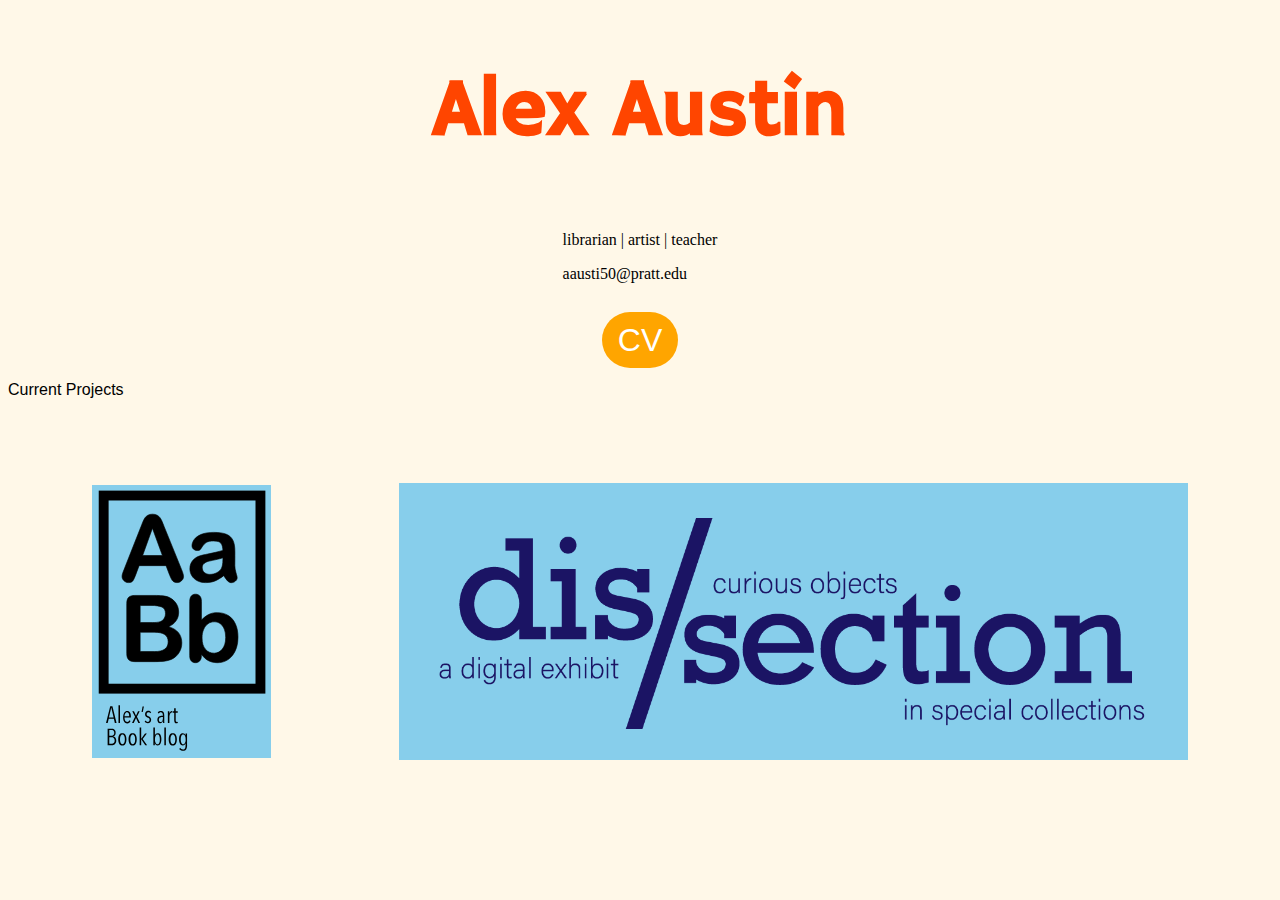
==== commit 98c1a61f: "Update index.html" ====
--- a/index.html
+++ b/index.html
@@ -20,16 +20,11 @@
             
             
              <div id=centered>
-                 <dl>
-                <dt>librarian | artist | teacher</dt>
-                <dd>aausti50@pratt.edu</dd>
-
-            
-                <dd></dd>
-                </dl>
+                <p>librarian | artist | teacher</p>
+                <p>aausti50@pratt.edu</p>
             </div> 
             
-            <div>
+            <div id=centered>
                 <button onclick="location.href='https://docs.google.com/document/d/1dRhw_aa85lyKe-N4augwq-Oc99ZvqnryYjzFO5BVp0E/'" type="button">CV
                                  </button>
             </div>
@@ -51,7 +46,7 @@
         
         <footer> 
             
-            https://docs.google.com/document/d/1dRhw_aa85lyKe-N4augwq-Oc99ZvqnryYjzFO5BVp0E/edit?usp=sharing </footer>
+          </footer>
         
     </body>
-</html>+</html>
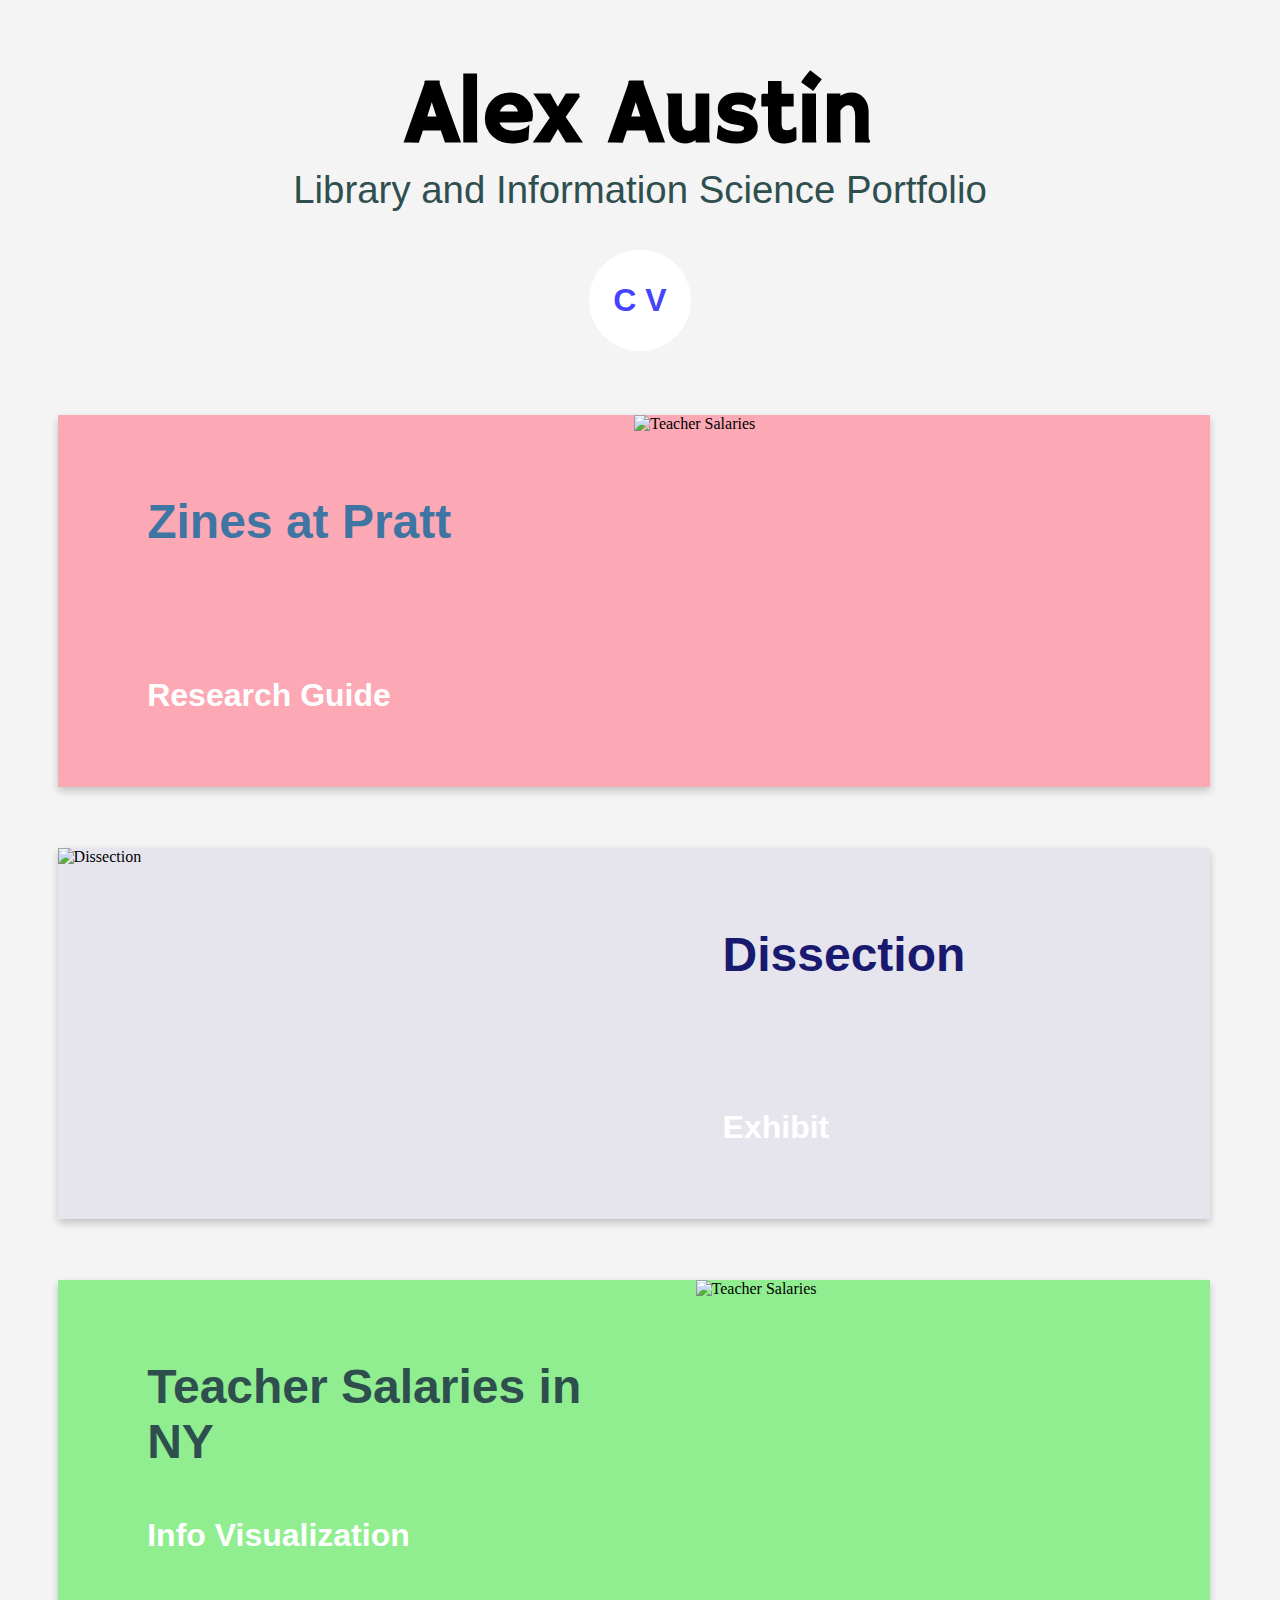
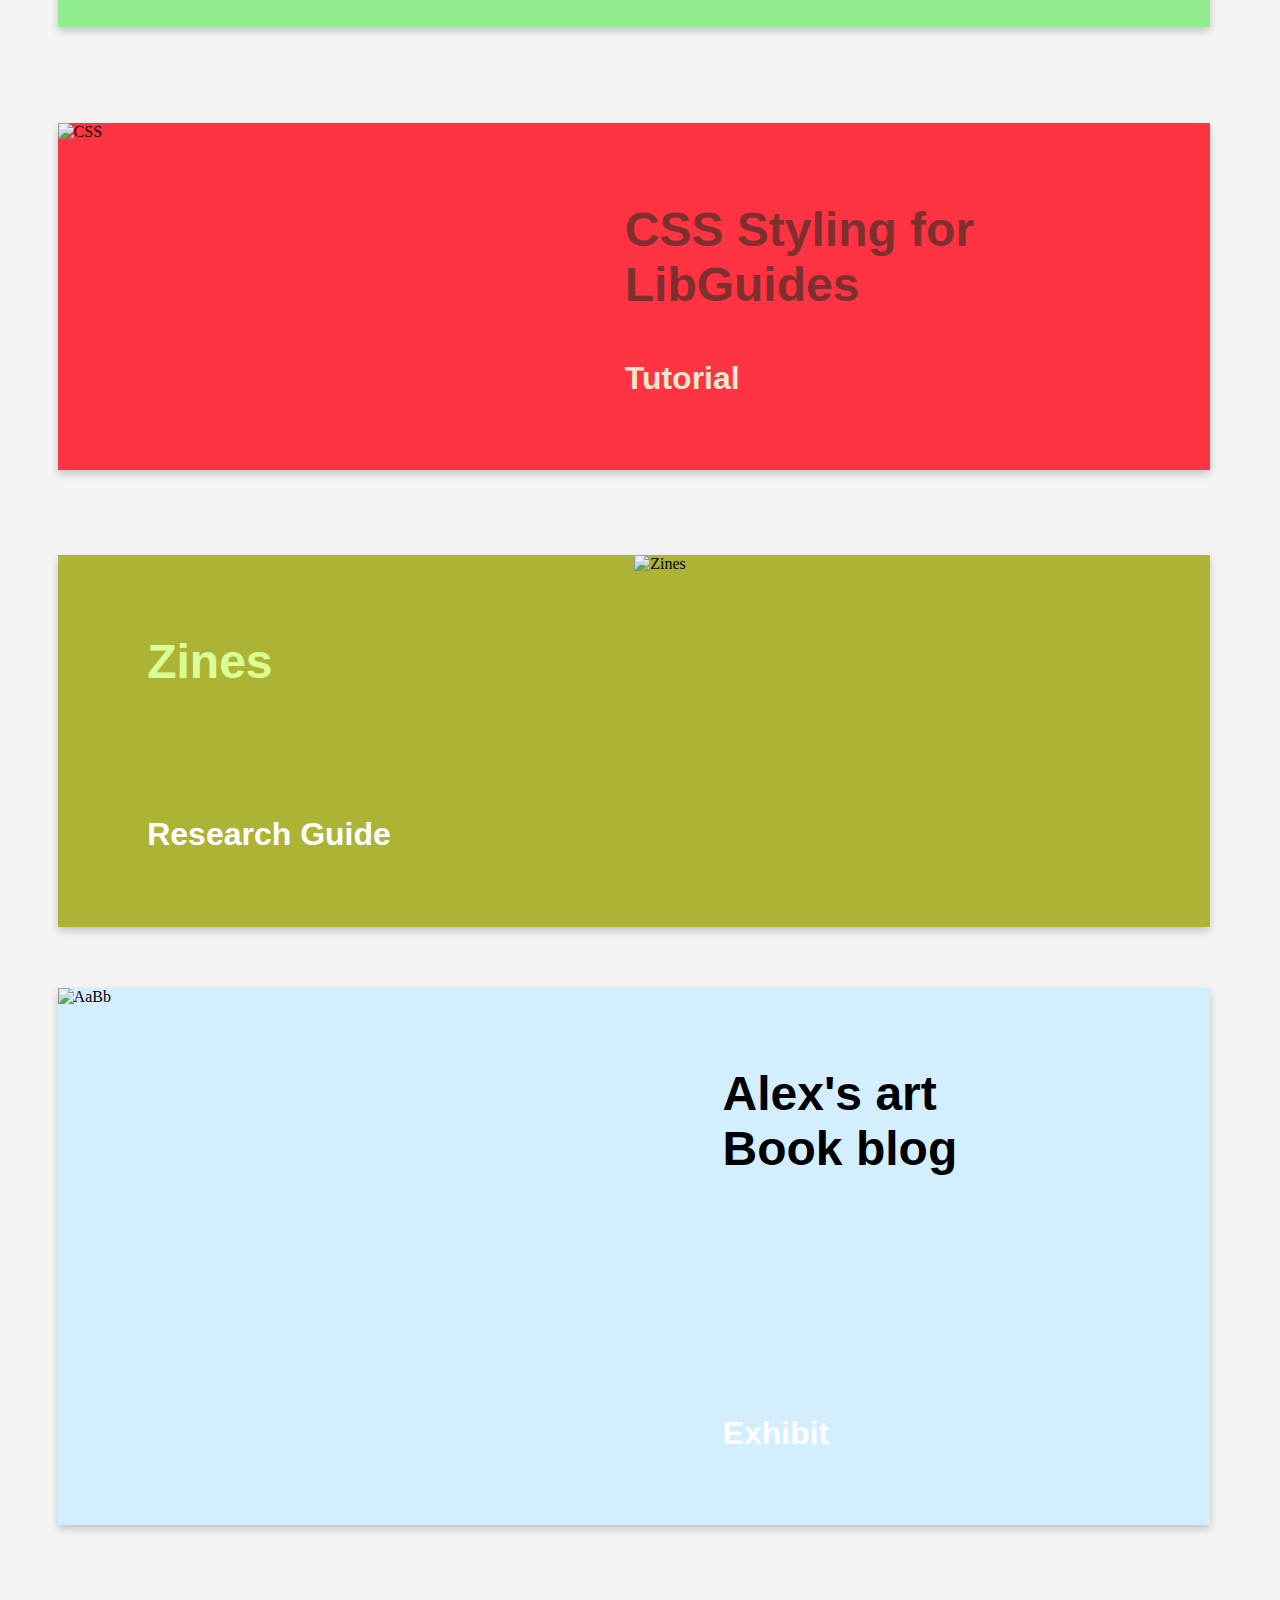
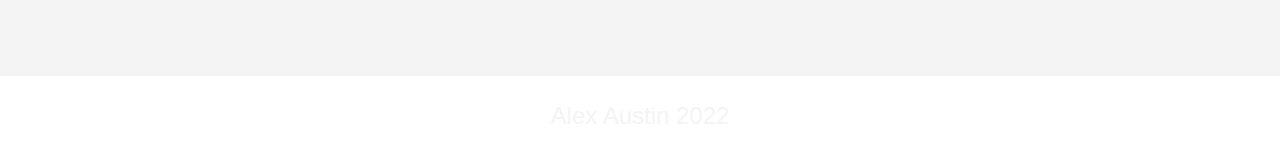
==== commit 5db7daee: "Add files via upload" ====
--- a/index.html
+++ b/index.html
@@ -15,38 +15,165 @@
     
         
         <main>
+            <!--
+<div class=container-fluid>
+<img class=hero src="homeimages/librarymainhero.jpg">
+   </div>
+                  -->
+             <div class=centered>
+                <p>Library and Information Science Portfolio</p>
+    
+            </div> 
             
-
+            <div class=centered>
+                <a href="https://docs.google.com/document/d/1dRhw_aa85lyKe-N4augwq-Oc99ZvqnryYjzFO5BVp0E/" target="_blank" rel="noopener" class=button><b>C V</b></a>
+            </div>
+         
+            <!-- <div class=centered>
+                <button onclick="location.href='https://docs.google.com/document/d/1dRhw_aa85lyKe-N4augwq-Oc99ZvqnryYjzFO5BVp0E/'"><b>C V</b></button>
+            </div>-->
+            
+    
+            <div class=buffer2></div>
+            
+  
+      <!--
+            <div class=desc>
+            <p>test</p>
+            </div>    
+            
+            <div class=buffer2></div>
+            
+            -->
+            
+            <!--Zines at Pratt-->
+            <div class="card-holder" data-modal="PrattZinesModal">
+            <div class="card" style="background-color:#fca9b5">
+                <div class="container">
+                    <p style=color:#3F75A2><b>Zines at Pratt</b></p>
+                    <br>
+                   <h4 style=color:white><b>Research Guide</b></h4>
+                    </div>
+                <img src="homeimages/prattzineguide2.jpg" alt="Teacher Salaries" style="width:50%">
+                </div>
+                </div>
+            
+            <!-- Zines at Pratt Modal -->
+            <div id="PrattZinesModal" class="modal">
+            <!-- Modal content -->
+            <div class="modal-content">
+            <span class="close">&times;</span>
+                <div class=centeredinmodal>
+                    <a href="https://libguides.pratt.edu/zines/browsebysubject" target="_blank" rel="noopener" class=button><b>☁ See Project ☁</b></a>
+                </div>
+                <p>asdklfhjklasdhf lkasdaskdjlfn jklasdfj;lasd jkf;lasdj f;laskdj fl;askdjfl;kasdjf;lasdjkf flkjsd kflj sadklfjh alskd flkajsd fkljsad flkjads fklj sdkf skd fklsd fkljsadhf klsa dflk asdfkj asdlkfh klsdjhf klsjdhf klasdf lkasjd flksad flkjsd fkljsahd flkasd fkljhaioeucn eiowucoaeurbfiolasdf   sk sk sk sk sk sks sk sk sk ks sk ks sk sk sk skkaksljdfhlkjas dfkljasdfklsj dfklh sdkjlf sakl sk sk sk djhf lasdf ksdjlhfsdkj kasljdhf klasjdhf lkasjdhfkljash dfkl asdklfjh lkasjdhf lkjsadh asdklfhjklasdhf lkasdaskdjlfn jklasdfj;lasd jkf;lasdj f;laskdj fl;askdjfl;kasdjf;lasdjkf flkjsd kflj sadklfjh alskd flkajsd fkljsad flkjads fklj sdkf skd fklsd fkljsadhf klsa dflk asdfkj asdlkfh klsdjhf klsjdhf klasdf lkasjd flksad flkjsd fkljsahd flkasd fkljhaioeucn eiowucoaeurbfiolasdf   aksljdfhlkjas dfkljasdfklsj dfklh sdkjlf sakldjhf lasdf ksdjlhfsdkj kasljdhf klasjdhf lkasjdhfkljash dfkl asdklfjh lkasjdhf lkjsadh </p>   
+                </div>
+            </div>
+            
+            <!--Dissection-->
+            <div class="card-holder" data-modal="DissectionModal">
+            <div class="card" style="background-color:#e6e5ee">
+                <img src="homeimages/dislogomuybridge_lg_2.jpg" alt="Dissection" style="width:50%">
+                <div class="container"> 
+                    <p style=color:midnightblue;><b>Dissection</b></p> 
+                    <br>
+                   <h4><b>Exhibit</b></h4>
+                    </div>
+                    </div>
+            </div>
+            
+             <!-- Dissection Modal -->
+            <div id="DissectionModal" class="modal">
+            <!-- Modal content -->
+            <div class="modal-content">
+            <span class="close">&times;</span>
+                <div class=centeredinmodal>
+                    <a href="dissection/dissection.html" target="_blank" rel="noopener" class=button><b>☁ See Project ☁</b></a>
+                </div>
+                <p>Dissection </p>   
+                </div>
+            </div>
             
             
-             <div id=centered>
-                <p>librarian | artist | teacher</p>
-                <p>aausti50@pratt.edu</p>
-            </div> 
             
-            <div id=centered>
-                <button onclick="location.href='https://docs.google.com/document/d/1dRhw_aa85lyKe-N4augwq-Oc99ZvqnryYjzFO5BVp0E/'" type="button">CV
-                                 </button>
+            
+            
+            <!--Teacher Salaries in NY-->
+            <div class="card-holder" data-modal="TeacherModal">
+            <div class="card" style="background-color:lightgreen">
+                <div class="container">
+                    <p style=color:><b>Teacher Salaries in NY</b></p>
+                   <h4 style=color:white><b>Info Visualization</b></h4>
+                    </div>
+                <img src="homeimages/teachersalarieslogo4.jpg" alt="Teacher Salaries" style="width:50%">
+                    </div>
+            </div>
+            <div class=buffer3></div>
+            
+            <!-- Teacher Salaries in NY Modal -->
+            <div id="TeacherModal" class="modal">
+            <!-- Modal content -->
+            <div class="modal-content">
+            <span class="close">&times;</span>
+                <div class=centeredinmodal>
+                    <a href="https://studentwork.prattsi.org/infovis/visualization/teacher-pay-in-new-york-state/" target="_blank" rel="noopener" class=button><b>☁ See Project ☁</b></a>
+                </div>
+                <p>Teacher Salaries in NY </p>   
+                </div>
             </div>
             
-            <div id=projects>Current Projects</div>
             
-             <div id=logos>   
-                 <div class=homelogo>
-                <img class=aabblogohome src="homeimages/logoblackcopy.svg">
-                 </div>
             
-                 <div class=homelogo>
-                <img class=dislogohome src="homeimages/dislogo1copy.png">
-                 </div>  
+            
+            
+            <!--CSS-->
+            <div class="card-holder">
+<!--                <a href="https://prattlis.libguides.com/css" target="_blank" rel="noopener">-->
+            <div class="card" style="background-color:#ff3341">
+                <img src="homeimages/CSSwood.jpg" alt="CSS" style="width:50%">
+                <div class="container"> 
+                    <p style=color:#7e3030><b>CSS Styling for LibGuides</b></p> 
+                   <h4 style=color:#f2e6d0><b>Tutorial</b></h4>
+                    </div>
+                    </div>
             </div>
-              
+            <!--#7e3030-->
+            
+            
+                <!--Zines LIS-->
+            <div class="card-holder">
+<!--                <a href="https://prattlis.libguides.com/zines" target="_blank" rel="noopener">-->
+            <div class="card" style="background-color:#adb335">
+                <div class="container">
+                    <p style=color:#dbff97><b>Zines</b></p>
+                   <br>
+                   <h4><b>Research Guide</b></h4>
+                    </div>
+                <img src="homeimages/zinesLISlogo4.jpg" alt="Zines" style="width:50%">
+                    </div>
+            </div>
         
+                        <!--AaBb-->
+           <div class="card-holder">
+<!--               <a href="aabb/aabb.html" target="_blank" rel="noopener">-->
+            <div class="card" style="background-color:#d2eeff">
+                <img src="homeimages/whiteshelfcopy.jpg" alt="AaBb" style="width:50%">
+                <div class="container">
+                    <p style=color:black;><b>Alex's art <br> Book blog</b></p>
+                    <br><br><br><br>
+                   <h4><b>Exhibit</b></h4>
+                    </div>
+                    </div>
+            </div>
+            
+            <div class=buffer></div>
+            
+           
         </main>
         
         <footer> 
-            
+            Alex Austin 2022
           </footer>
-        
+        <script src="home.js"></script>
     </body>
-</html>
+</html>--- a/home.css
+++ b/home.css
@@ -1,40 +1,34 @@
+
 @font-face {
     font-family: Hammersmith;
     src: url("Hammersmith_One/Hammersmith.ttf");
 }
 
 body {
-    background-color:#fff8e8;
-}
-
+    background-color:#f4f4f4;
+    margin:0;
+}
+/*#fff8e8*/
 
 header {
-    display: flex;
-    justify-content: center;
+    text-align:center;
     font-family: Hammersmith;
-    color: orangered;
-    font-size: 2.5em;
-}
+    color: black;
+    font-size: 28px;
+    flex-wrap:wrap;
+    margin:0;
+}
+
+h1 {
+    font-size: 7vw;
+}
+
 main{
     display:flex;
     flex-direction: column;
     justify-content: center;
 }
 
-.dislogohome {
-    width: 100%;
-}
-
-.aabblogohome {
-    width: 100%;
-}
-
-
-#logos {
-    display: flex;
-    padding:20px;
-    align-items: center;
-}
 
 .homelogo{
     margin: 5vw;
@@ -50,21 +44,16 @@
   opacity: 0.9;
 }
 
-dt {
-    font-family: "Futura", sans-serif;
+p {
+    font-family: "Futura", "Trebuchet MS", sans-serif;
     color: darkslategray;
-}
-
-dd {
-    font-family: "Futura", sans-serif;
-    align-content: center;
-    width: 100vw;
-}
-
-button {
+    font-size: 1.5em;
+}
+
+a.button {
     border: none;
-  color: white;
-  padding: 0.3em 0.5em;
+  color: #4444ff;
+  padding: 1em 0.75em;
   text-align: center;
   text-decoration: none;
   display: inline-block;
@@ -73,15 +62,264 @@
   transition-duration: 0.4s;
   cursor: pointer;
     font-family: "Futura", sans-serif;
-    background-color: orange;
-    border-radius: 5vw;
+    background-color:white;
+    border-radius: 50vw;
+}
+
+/*#d1c0a8*/
+
+a.button:hover{
+    background-color:red;
+    color: white;
 }
 
 #projects {
-    font-family: "Futura", sans-serif;
-}
-
-#centered {
-    margin:auto;
+    font-family: "Futura", "Trebuchet MS", sans-serif;
+     text-align: center;
+    font-size: 3em;
+    margin-top: 2em;
+    margin-bottom: -1em;
+}
+
+.centered {
+    text-align: center;
     justify-content: center;
-}+}
+
+.centered p {
+    font-size:3vw;
+    padding: 1vw;
+    margin: 1vw;
+    margin-top: -6vw;
+}
+
+.centeredinmodal {
+    text-align: center;
+    justify-content: center;
+}
+
+
+/* cards */
+
+.card {
+  box-shadow: 0 4px 8px 0 rgba(0,0,0,0.2);
+  transition: 0.3s;
+  width: 90%;
+  display: flex;
+  flex-direction: row;
+    position: absolute;
+  left: 4.5%;
+    cursor: pointer;
+}
+
+.card:hover {
+  box-shadow: 0 16px 32px 0 rgba(0,0,0,0.2);
+}
+
+.container {
+  padding: 2.4vw 7vw;
+    font-size: 2.5vw;
+    min-width: 34.5%;
+}
+
+ .card-holder{
+  width: 100vw;
+  min-height: 33vw;
+  position:relative;
+     margin-bottom: 10px;
+     display: flex;
+  flex-direction: row;
+}
+  
+h4 {
+    font-family: "Trebuchet MS", sans-serif;
+    color: white;
+}
+
+footer {
+    padding:2vw;
+    font-family: "Futura", "Trebuchet MS", sans-serif;
+    color: #f4f4f4;
+    text-align: center;
+    font-size: 1.5em;
+    margin:0;
+    background-color:white;
+}
+
+.buffer {
+    margin:5vw;
+    padding:5vw;
+}
+
+.buffer2 {
+    margin:1vw;
+    padding:1vw;
+}
+
+.buffer3 {
+    margin:0.2vw;
+    padding:0.2vw;
+}
+
+.hero {
+    width:100%;
+    opacity: 50%;
+}
+
+.desc{
+    margin:0;
+    background-color: rosybrown;
+}
+
+
+
+
+
+
+
+a {
+    cursor:pointer;
+}
+
+/* The Modal (background) */
+.modal {
+  display: none; /* Hidden by default */
+  position: fixed; /* Stay in place */
+  z-index: 1; /* Sit on top */
+  padding-top: 70px; /* Location of the box */
+  left: 0;
+  top: 0;
+  width: 100%; /* Full width */
+  height: 100%; /* Full height */
+  overflow: auto; /* Enable scroll if needed */
+  background-color:#f4f4f4dd; /* Black w/ opacity */
+    animation:fadein 0.55s;
+}
+
+/* Modal Content */
+.modal-content {
+  background-color:white;
+  margin: auto;
+  padding: 1em 1.8em;
+  border: none;
+  width: 80%; 
+}
+
+@keyframes fadein {
+	from {
+		opacity:0;
+	}
+	to {
+		opacity:1;
+	}
+}
+
+
+.modal-content p {
+    margin-left: 0.5em;
+    margin-right: 0.5em;
+    padding-left: 0.5em;
+    padding-right: 0.5em;
+    color:black;
+    font-size: 1.5em;
+}
+
+.modal a.button {
+    font-size: 2.5em;
+    margin:3vw;
+    margin-top:6vw;
+    padding:1.5vw 3.5vw;
+    background-color:#ff1124;
+    color:antiquewhite;
+}
+
+/*#99ff66*/
+
+.modal a.button:hover{
+    background-color:hotpink;
+    color:brown;
+}
+
+
+/* The Close Button */
+.close {
+  color: #000;
+  float: right;
+  font-size: 32px;
+  font-weight: bold;
+}
+
+.close:hover,
+.close:focus {
+  color:#4444ff;
+  text-decoration: none;
+  cursor: pointer;
+}
+
+
+
+
+
+/*
+.modal {
+  display: none; /* Hidden by default 
+  position: fixed; /* Stay in place 
+  z-index: 1; /* Sit on top 
+  padding-top: 70px; /* Location of the box 
+  left: 0;
+  top: 0;
+  width: 100%; /* Full width 
+  height: 100%; /* Full height 
+  overflow: auto; /* Enable scroll if needed 
+  background-color:#4444aadd; /* Black w/ opacity 
+    animation:fadein 0.55s;
+}
+
+
+.modal-content {
+  background-color:aliceblue;
+  margin: auto;
+  padding: 1em 1.8em;
+  border: none;
+  width: 80%; 
+}
+.modal-content p {
+    margin-left: 0.5em;
+    margin-right: 0.5em;
+    padding-left: 0.5em;
+    padding-right: 0.5em;
+    color:black;
+    font-size: 1.5em;
+}
+
+.modal a.button {
+    font-size: 2.5em;
+    margin:3vw;
+    margin-top:6vw;
+    padding:1.5vw 3.5vw;
+    background-color:white;
+}
+
+
+
+.modal a.button:hover{
+    background-color:darkslategray;
+    color: #4444ff;
+}
+
+
+
+.close {
+  color: blue;
+  float: right;
+  font-size: 32px;
+  font-weight: bold;
+}
+
+.close:hover,
+.close:focus {
+  color: orange;
+  text-decoration: none;
+  cursor: pointer;
+}
+*/
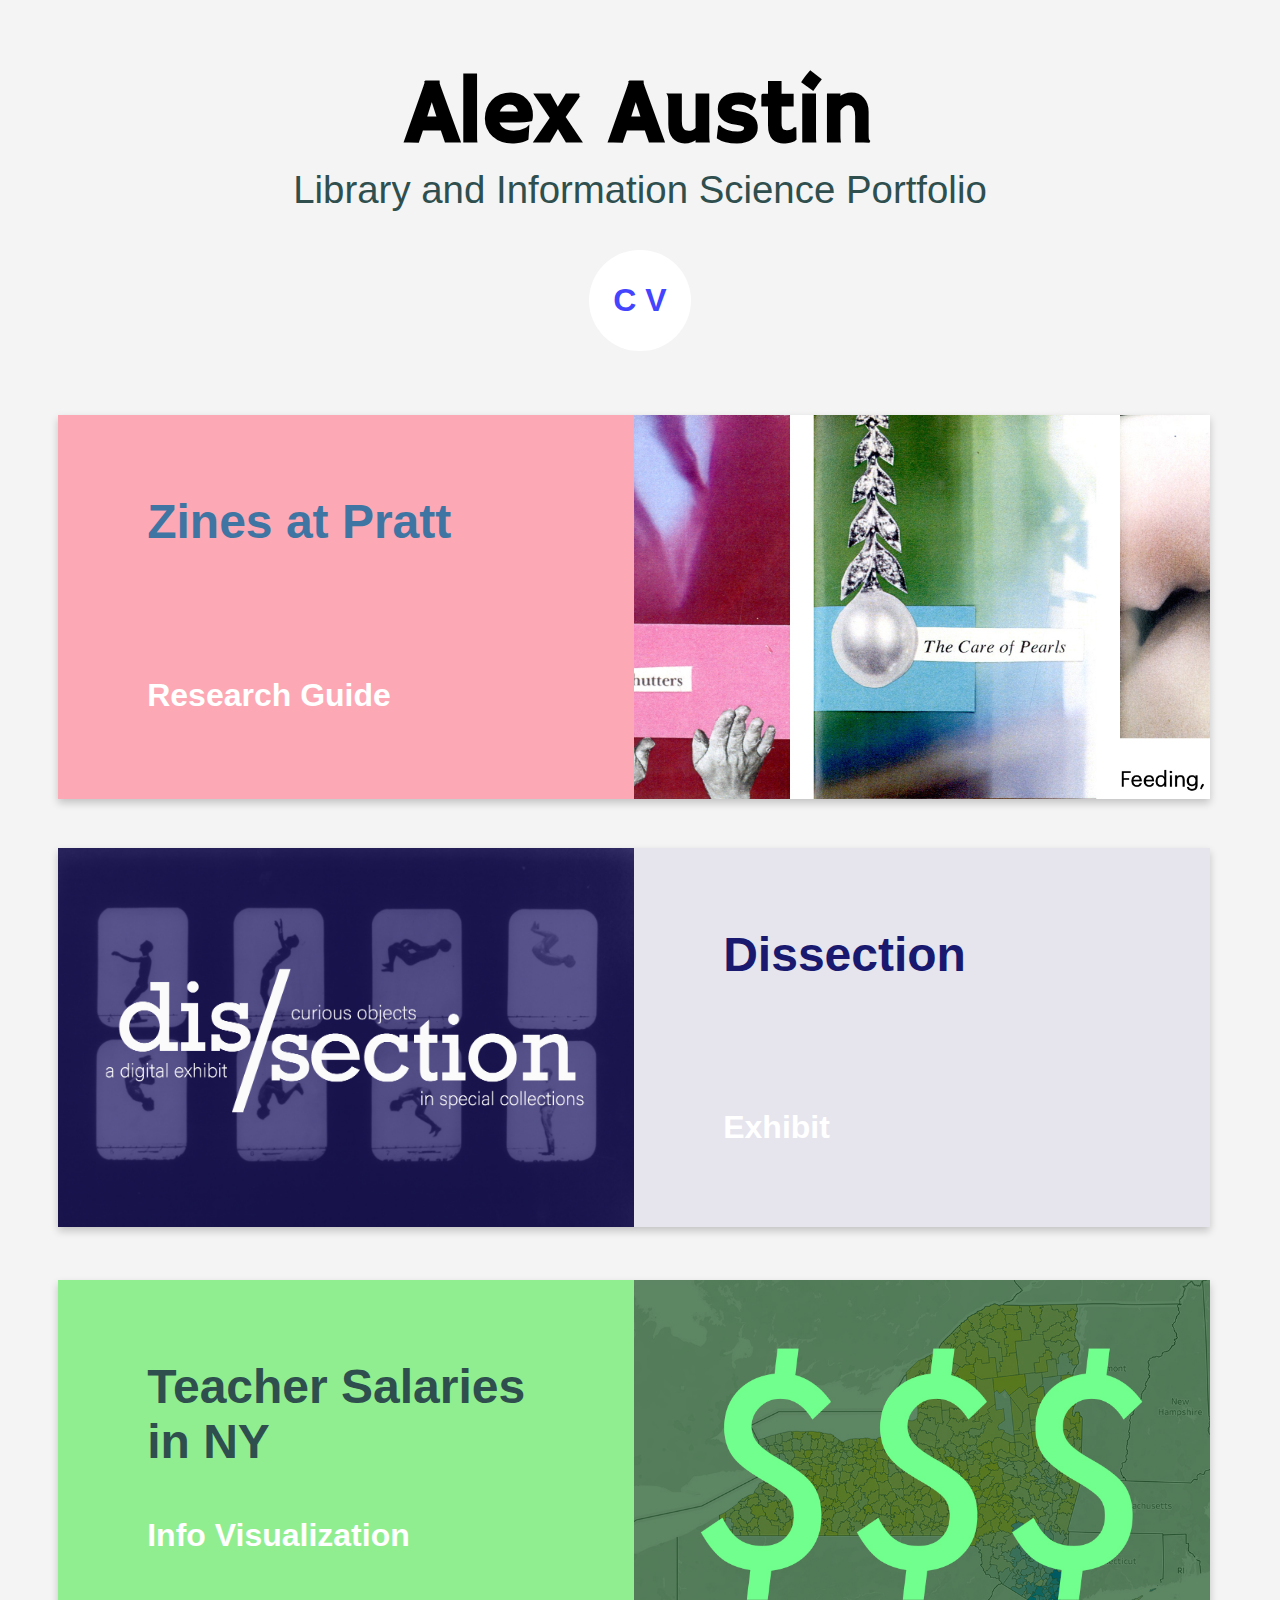
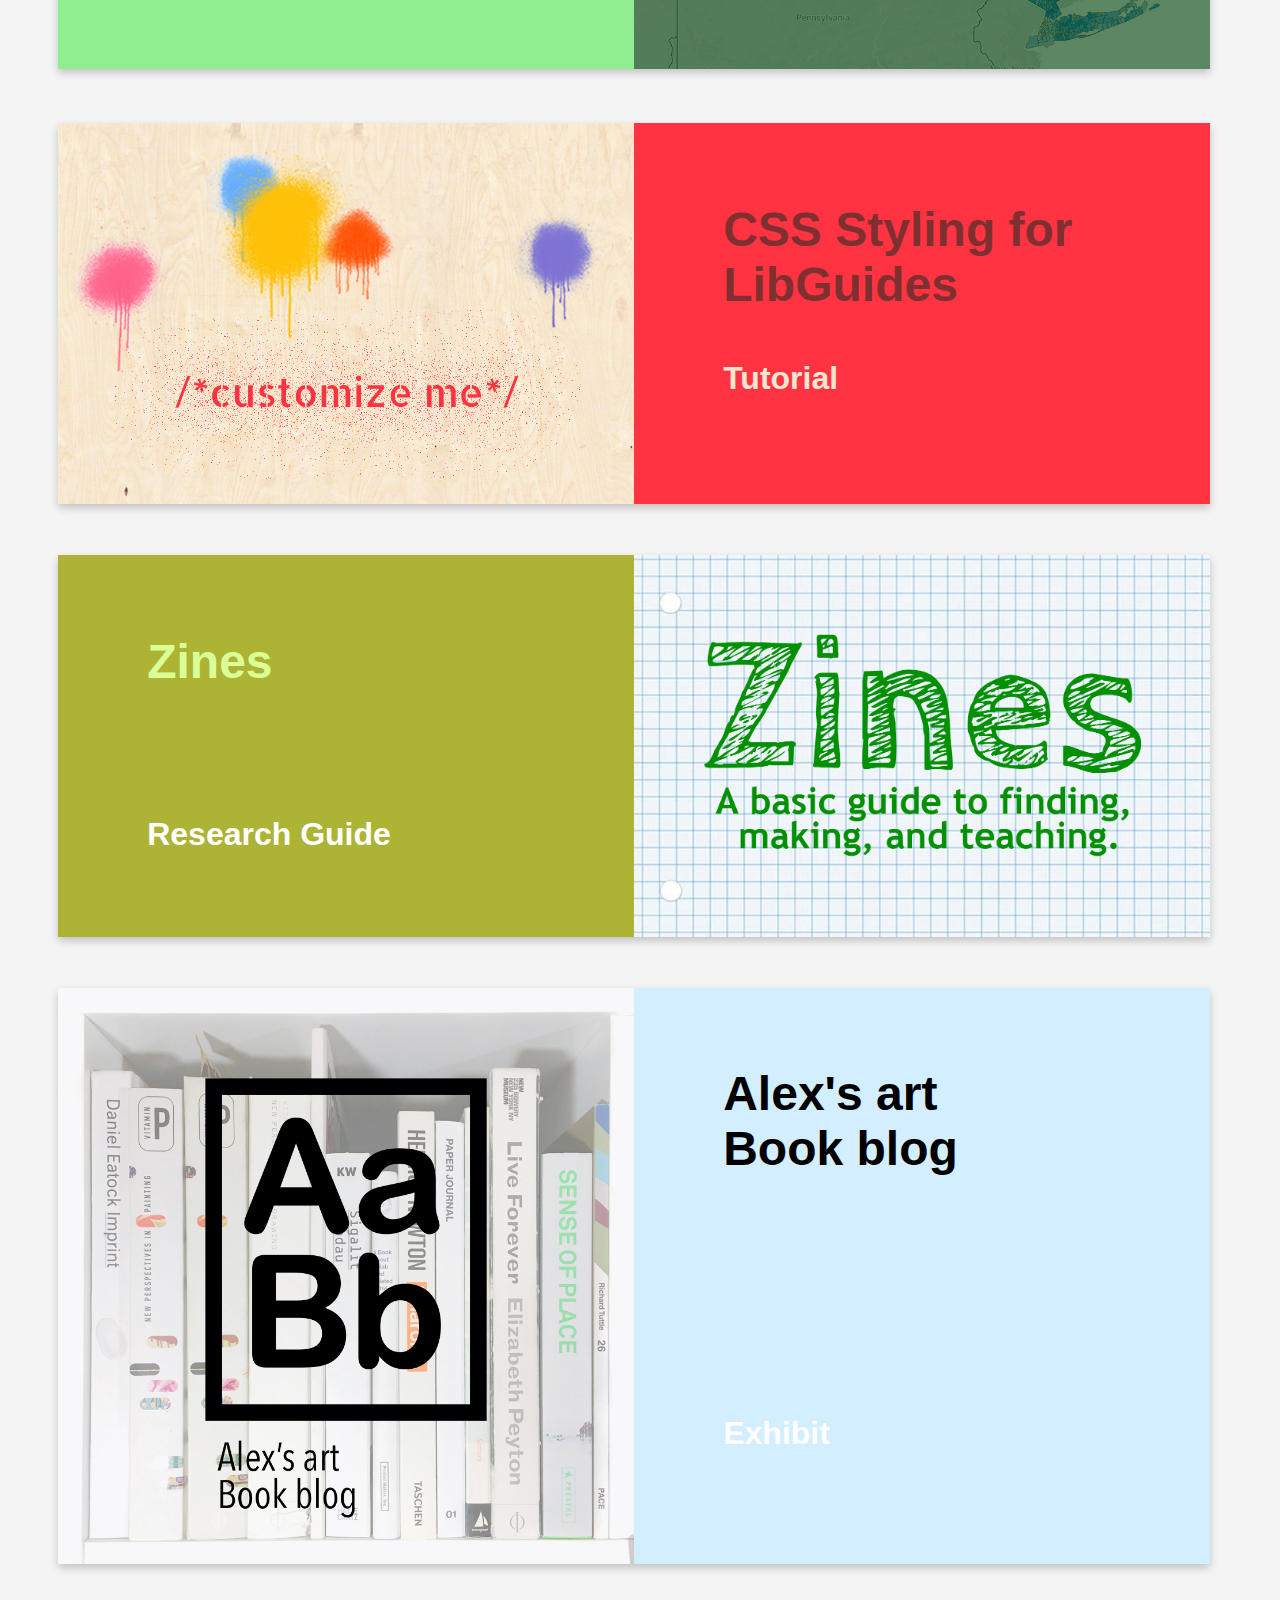
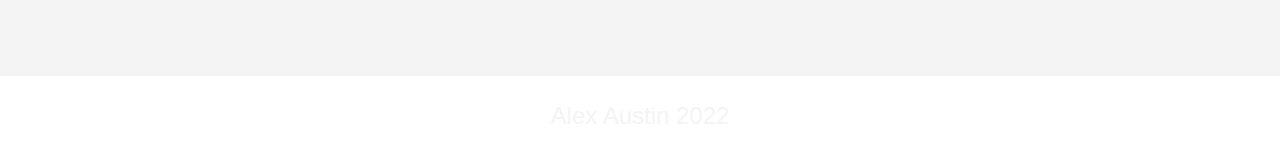
==== commit 3ca0fef5: "Add files via upload" ====
--- a/index.html
+++ b/index.html
@@ -66,7 +66,7 @@
                 <div class=centeredinmodal>
                     <a href="https://libguides.pratt.edu/zines/browsebysubject" target="_blank" rel="noopener" class=button><b>☁ See Project ☁</b></a>
                 </div>
-                <p>asdklfhjklasdhf lkasdaskdjlfn jklasdfj;lasd jkf;lasdj f;laskdj fl;askdjfl;kasdjf;lasdjkf flkjsd kflj sadklfjh alskd flkajsd fkljsad flkjads fklj sdkf skd fklsd fkljsadhf klsa dflk asdfkj asdlkfh klsdjhf klsjdhf klasdf lkasjd flksad flkjsd fkljsahd flkasd fkljhaioeucn eiowucoaeurbfiolasdf   sk sk sk sk sk sks sk sk sk ks sk ks sk sk sk skkaksljdfhlkjas dfkljasdfklsj dfklh sdkjlf sakl sk sk sk djhf lasdf ksdjlhfsdkj kasljdhf klasjdhf lkasjdhfkljash dfkl asdklfjh lkasjdhf lkjsadh asdklfhjklasdhf lkasdaskdjlfn jklasdfj;lasd jkf;lasdj f;laskdj fl;askdjfl;kasdjf;lasdjkf flkjsd kflj sadklfjh alskd flkajsd fkljsad flkjads fklj sdkf skd fklsd fkljsadhf klsa dflk asdfkj asdlkfh klsdjhf klsjdhf klasdf lkasjd flksad flkjsd fkljsahd flkasd fkljhaioeucn eiowucoaeurbfiolasdf   aksljdfhlkjas dfkljasdfklsj dfklh sdkjlf sakldjhf lasdf ksdjlhfsdkj kasljdhf klasjdhf lkasjdhfkljash dfkl asdklfjh lkasjdhf lkjsadh </p>   
+                <p>Zines at Pratt </p>   
                 </div>
             </div>
             
@@ -127,8 +127,7 @@
             
             
             <!--CSS-->
-            <div class="card-holder">
-<!--                <a href="https://prattlis.libguides.com/css" target="_blank" rel="noopener">-->
+            <div class="card-holder" data-modal="CSSModal">
             <div class="card" style="background-color:#ff3341">
                 <img src="homeimages/CSSwood.jpg" alt="CSS" style="width:50%">
                 <div class="container"> 
@@ -137,12 +136,25 @@
                     </div>
                     </div>
             </div>
-            <!--#7e3030-->
-            
-            
-                <!--Zines LIS-->
-            <div class="card-holder">
-<!--                <a href="https://prattlis.libguides.com/zines" target="_blank" rel="noopener">-->
+          
+            <!-- CSS Modal -->
+            <div id="CSSModal" class="modal">
+            <!-- Modal content -->
+            <div class="modal-content">
+            <span class="close">&times;</span>
+                <div class=centeredinmodal>
+                    <a href="https://prattlis.libguides.com/css" target="_blank" rel="noopener" class=button><b>☁ See Project ☁</b></a>
+                </div>
+                <p>CSS for LibGuides </p>   
+                </div>
+            </div>
+            
+            
+            
+            
+            
+            <!--Zines LIS-->
+            <div class="card-holder" data-modal="ZinesLISModal">
             <div class="card" style="background-color:#adb335">
                 <div class="container">
                     <p style=color:#dbff97><b>Zines</b></p>
@@ -152,10 +164,24 @@
                 <img src="homeimages/zinesLISlogo4.jpg" alt="Zines" style="width:50%">
                     </div>
             </div>
-        
-                        <!--AaBb-->
-           <div class="card-holder">
-<!--               <a href="aabb/aabb.html" target="_blank" rel="noopener">-->
+            
+            <!-- Zines LIS Modal -->
+            <div id="ZinesLISModal" class="modal">
+            <!-- Modal content -->
+            <div class="modal-content">
+            <span class="close">&times;</span>
+                <div class=centeredinmodal>
+                    <a href="https://prattlis.libguides.com/zines" target="_blank" rel="noopener" class=button><b>☁ See Project ☁</b></a>
+                </div>
+                <p>LIS Zines LibGuide </p>   
+                </div>
+            </div>
+            
+            
+        
+        
+            <!--AaBb-->
+           <div class="card-holder" data-modal="AaBbModal">
             <div class="card" style="background-color:#d2eeff">
                 <img src="homeimages/whiteshelfcopy.jpg" alt="AaBb" style="width:50%">
                 <div class="container">
@@ -165,6 +191,19 @@
                     </div>
                     </div>
             </div>
+            
+            <!-- AaBb Modal -->
+            <div id="AaBbModal" class="modal">
+            <!-- Modal content -->
+            <div class="modal-content">
+            <span class="close">&times;</span>
+                <div class=centeredinmodal>
+                    <a href="aabb/aabb.html" target="_blank" rel="noopener" class=button><b>☁ See Project ☁</b></a>
+                </div>
+                <p>Alex's art Book blog </p>   
+                </div>
+            </div>
+            
             
             <div class=buffer></div>
             
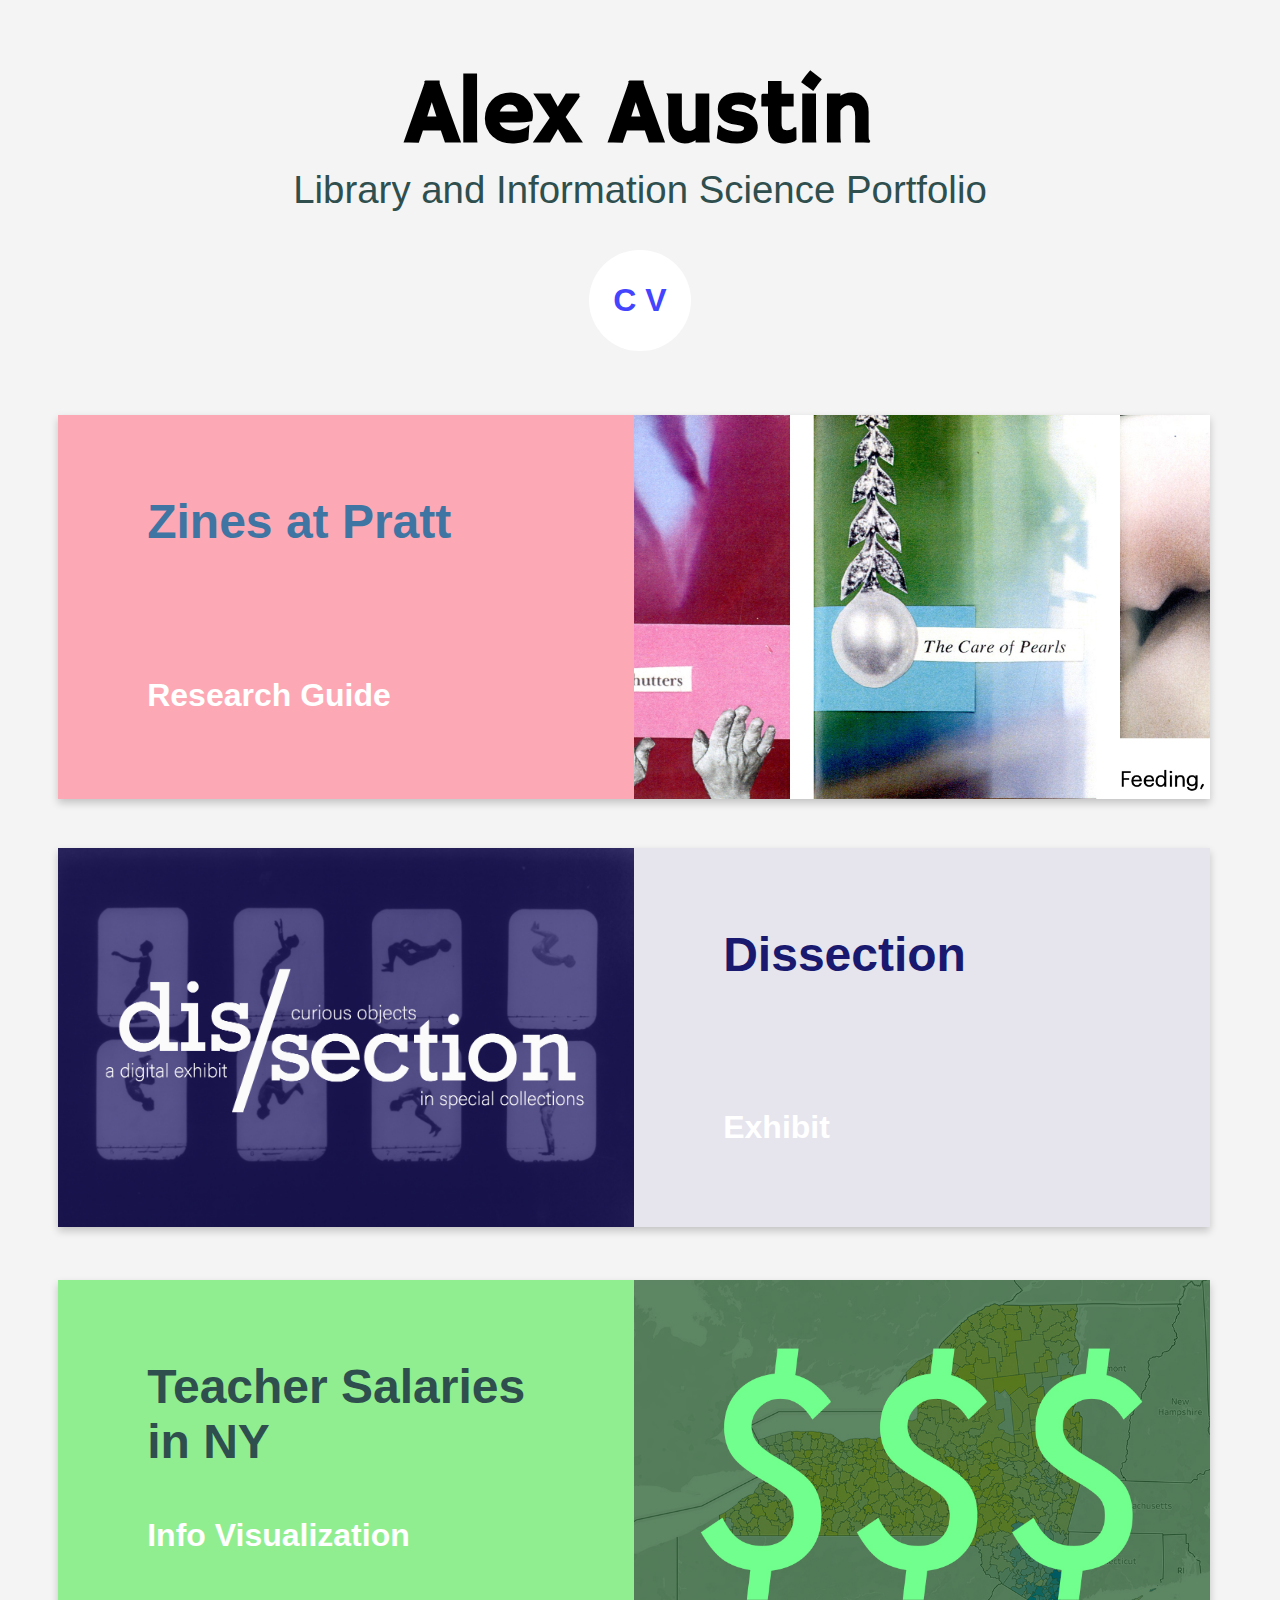
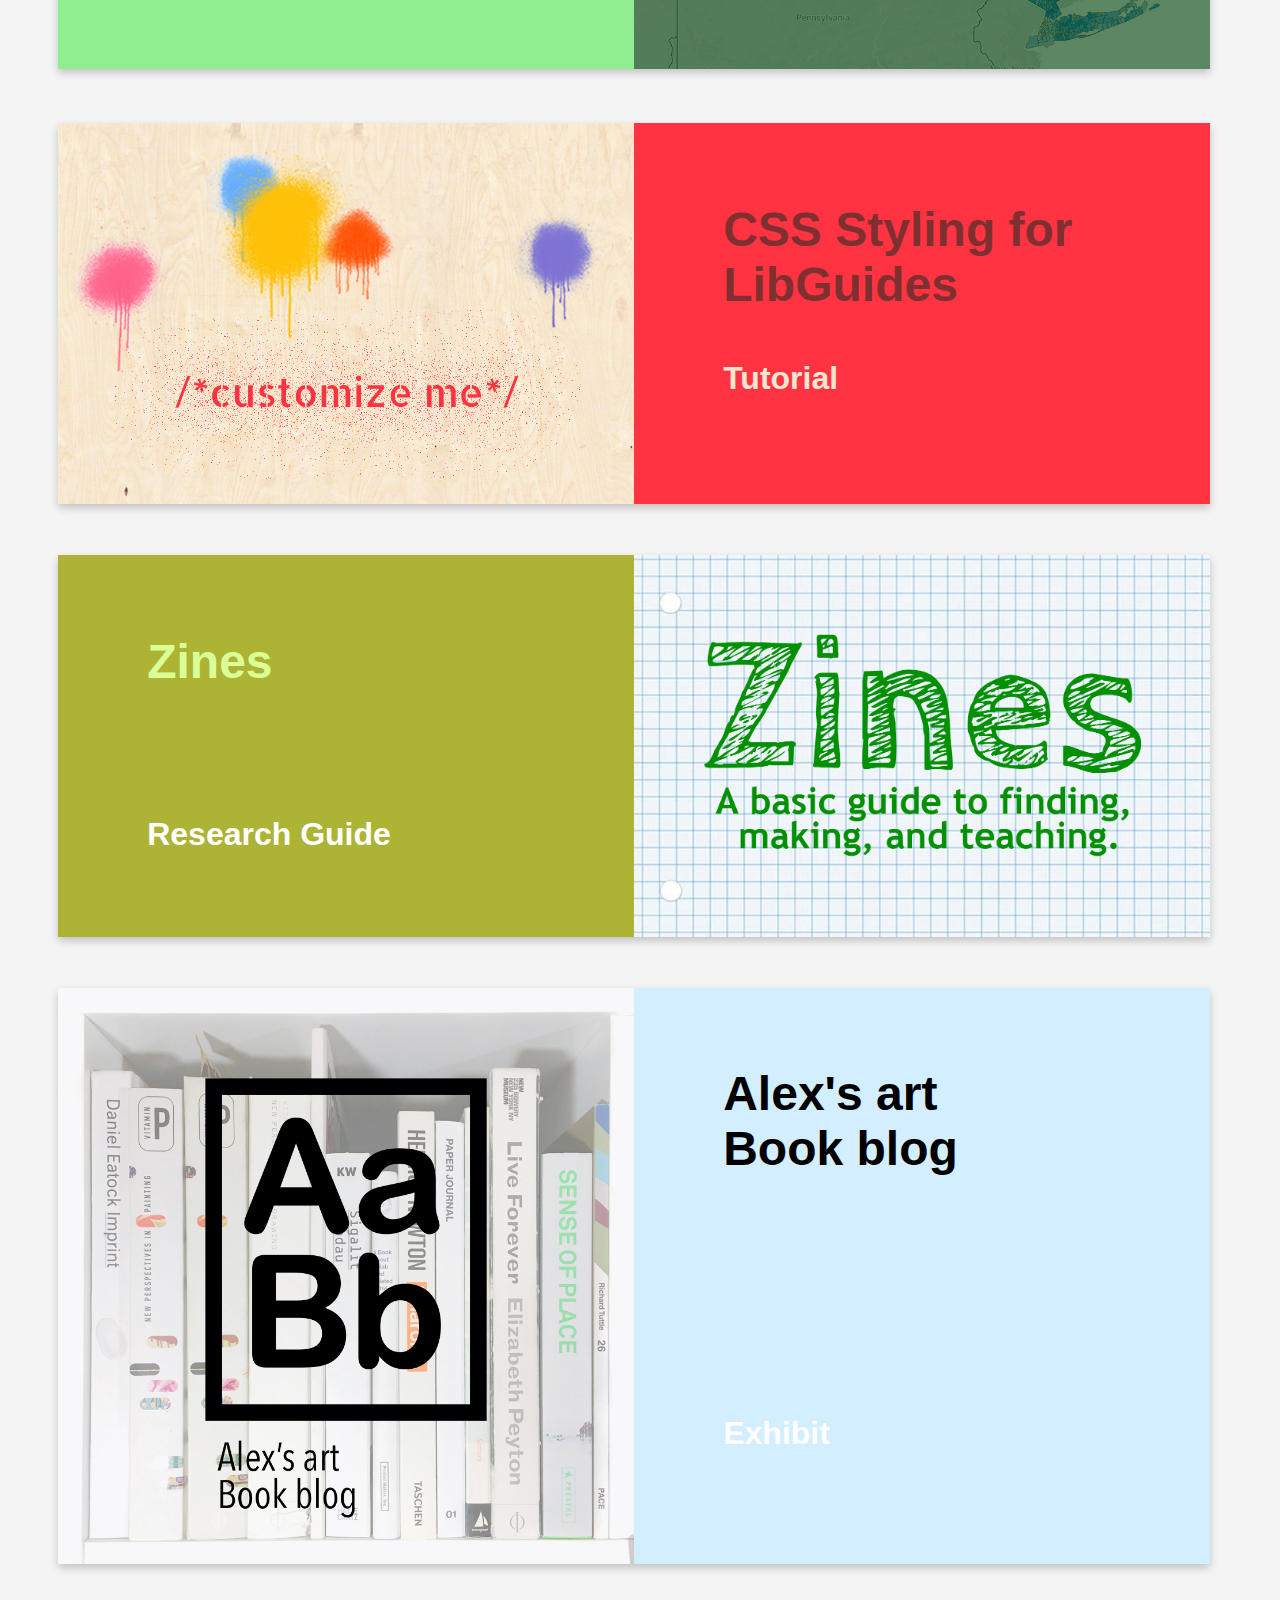
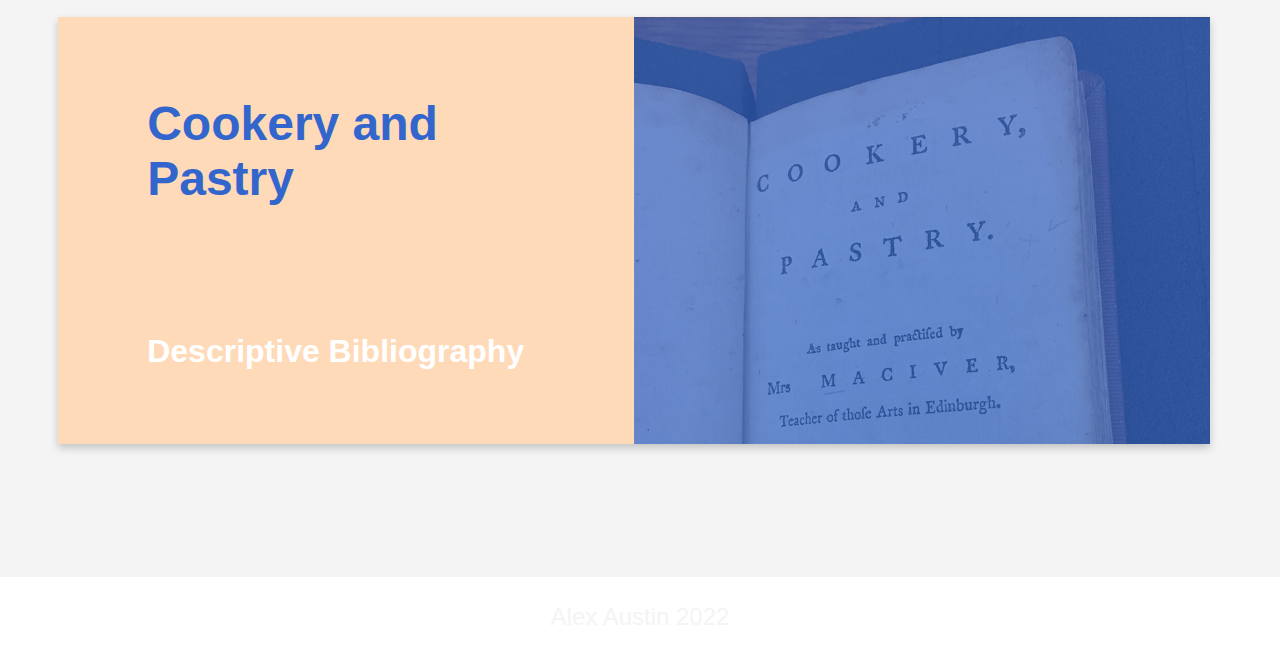
==== commit 545ef1b4: "project addition" ====
--- a/index.html
+++ b/index.html
@@ -63,10 +63,32 @@
             <!-- Modal content -->
             <div class="modal-content">
             <span class="close">&times;</span>
-                <div class=centeredinmodal>
-                    <a href="https://libguides.pratt.edu/zines/browsebysubject" target="_blank" rel="noopener" class=button><b>☁ See Project ☁</b></a>
-                </div>
-                <p>Zines at Pratt </p>   
+                <div class=centered>
+                    <a href="https://libguides.pratt.edu/zines/browsebysubject" target="_blank" rel="noopener" class=button style=background-image:url(homeimages/prattzinebtnyellow.jpg)><b>See Project<br>&#9758;</b></a>
+                </div>
+                <dl>
+                    <dt>Project Title</dt>
+                    <dd><b>Zine LibGuide, Pratt Institute Libraries</b></dd>
+                    <dt>Date</dt>
+                    <dd>Fall 2022</dd>
+                    <dt>Created for</dt>
+                    <dd>Collection Development Graduate Assistantship at Pratt Institute Libraries</dd>
+                    <dt>Collaborators</dt>
+                    <dd>Holly Wilson, Liaison Librarian and Associate Professor</dd>
+                    <dt>Project Description</dt>
+                    <dd>The zine collection at the Pratt Institute Libraries was faced with the challenge of having limited online browsability. Patrons could only browse the titles in our zine collection online if they performed an advanced search in the OPAC. Their options for browsing the catalog were either performing a wildcard search and sifting through all 600+ zine titles, or guessing which subjects or authors we might have in our zine collection and performing a pointed search towards them. Our OPAC cannot display images of the covers of the zines, as it does for other books in the collection. Since zines are a visual medium, this posed a significant challenge for researchers trying to evaluate which zines might be relevant to their research.<br><br>
+                        Holly Wilson, the Pratt Librarian Liaison who oversees the zine collection, invited me to make some changes to the zine LibGuide, with the goals of adding some images of the covers of new zines and of highlighting some zines from the collection and organizing them by subject. <br><br>
+                    To address these goals, I started by making a carousel of new zines for the guide landing page, and then I went on to add two new, detailed pages to the guide. I built the Browse by Subject page, which provides cover images, subject categories, item descriptions, and catalog queries, as well as a Browse Random page which simulates the spontaneous discovery one experiences at artists’ book stores and fairs. <br><br>
+                        So far, the guide has been used by a number of librarians at Pratt for reference consultations and instruction sessions. I received an inquiry from a librarian at another academic library asking how I created the automated scrolling covers on the Browse Random page, and I was able to provide her with instructions on how to replicate the effect on one of her institution’s LibGuides. (Very exciting!) Holly and I presented this work at the ARLIS/NA New York Mini-Conference on October 19, 2022. We will be presenting it again for LIS students at Pratt on November 8, along with an extended LibGuide-building and zine-making workshop.
+</dd>
+                    <dt>Methods</dt>
+                    <dd><i>For organizing zines by subject: </i>Using the advanced search feature on our OPAC, I created a series of boolean queries around different subjects found in our zine collection. I then copied the URLs for these queries and embedded them into the guide as buttons. Clicking on the button “Browse Catalog for Zines about Feminism” will bring the patron to our OPAC with a list of results for the query “(femin*) or (wom*) or (female).” This ensures that whatever new zines we have added in that subject can be found through the guide as soon as they are added to the catalog.<br><br>
+                        <i>For adding images of zines to the guide: </i> Using the Springshare LibGuide interface, I uploaded images of our zines to the Image Manager, and created alt text to support the accessibility for screen readers. I then created book records for each zine under the Assets section of the backend of LibApps. This step allowed me to reuse zines in multiple parts of the LibGuide, and it also means any librarian at Pratt can add these zines to any LibGuide.<br><br>
+                        I then created carousels of these zines by creating Gallery boxes and adding the zine records I had created in LibApps to them. I adjusted the layout and scrolling speeds of these gallery boxes to create different browsing effects in different parts of the guide.
+</dd>
+
+                </dl>
+                <p class=end>&#10022;</p>
                 </div>
             </div>
             
@@ -87,10 +109,17 @@
             <!-- Modal content -->
             <div class="modal-content">
             <span class="close">&times;</span>
-                <div class=centeredinmodal>
-                    <a href="dissection/dissection.html" target="_blank" rel="noopener" class=button><b>☁ See Project ☁</b></a>
-                </div>
-                <p>Dissection </p>   
+                <div class=centered>
+                    <a href="dissection/dissection.html" target="_blank" rel="noopener" class=button style=background-image:url(homeimages/disbtn.jpg)><b>See Project<br>&#9758;</b></a>
+                </div>
+                <dl>
+                    <dt>Project Title</dt>
+                    <dd><b>Dissection: Curious Objects in Special Collections. A Digital Exhibit.</b></dd>
+                    <dt>Date</dt>
+                    <dd>Fall 2021</dd>
+                    <dt>Created for</dt>
+                    <dd>INFO 689 Rare Books and Special Collections</dd>
+                </dl>
                 </div>
             </div>
             
@@ -115,10 +144,17 @@
             <!-- Modal content -->
             <div class="modal-content">
             <span class="close">&times;</span>
-                <div class=centeredinmodal>
-                    <a href="https://studentwork.prattsi.org/infovis/visualization/teacher-pay-in-new-york-state/" target="_blank" rel="noopener" class=button><b>☁ See Project ☁</b></a>
-                </div>
-                <p>Teacher Salaries in NY </p>   
+                <div class=centered>
+                    <a href="TeacherSalary/teachersalary.html" target="_blank" rel="noopener" class=button style=background-image:url(homeimages/teacherbtn.jpg)><b>See Viz<br>&#9758;</b></a><a href="https://studentwork.prattsi.org/infovis/visualization/teacher-pay-in-new-york-state/" target="_blank" rel="noopener" class=button style=background-image:url(homeimages/teacherbtn.jpg)><b>Read Lab Report<br>&#9758;</b></a>
+                </div>
+                <dl>
+                    <dt>Project Title</dt>
+                    <dd><b>Teacher Salaries in New York State: A Visualization</b></dd>
+                    <dt>Date</dt>
+                    <dd>Fall 2021</dd>
+                    <dt>Created for</dt>
+                    <dd>INFO 658 Information Visualization</dd>
+                </dl>  
                 </div>
             </div>
             
@@ -142,10 +178,17 @@
             <!-- Modal content -->
             <div class="modal-content">
             <span class="close">&times;</span>
-                <div class=centeredinmodal>
-                    <a href="https://prattlis.libguides.com/css" target="_blank" rel="noopener" class=button><b>☁ See Project ☁</b></a>
-                </div>
-                <p>CSS for LibGuides </p>   
+                <div class=centered>
+                    <a href="https://prattlis.libguides.com/css" target="_blank" rel="noopener" class=button style=background-image:url(homeimages/cssbtn.jpg)><b>See Project<br>&#9758;</b></a>
+                </div>
+                    <dl>
+                    <dt>Project Title</dt>
+                    <dd><b>CSS Styling for LibGuides</b></dd>
+                    <dt>Date</dt>
+                    <dd>Winter Break 2021/22</dd>
+                    <dt>Created for</dt>
+                    <dd>Fun (or, to support students in INFO 652 Reference and Instruction)</dd>
+                </dl>     
                 </div>
             </div>
             
@@ -170,10 +213,26 @@
             <!-- Modal content -->
             <div class="modal-content">
             <span class="close">&times;</span>
-                <div class=centeredinmodal>
-                    <a href="https://prattlis.libguides.com/zines" target="_blank" rel="noopener" class=button><b>☁ See Project ☁</b></a>
-                </div>
-                <p>LIS Zines LibGuide </p>   
+                <div class=centered>
+                    <a href="https://prattlis.libguides.com/zines" target="_blank" rel="noopener" class=button style=background-image:url(homeimages/zinesbtnyellow.jpg)><b>See Project<br>&#9758;</b></a>
+                </div>
+                <dl>
+                    <dt>Project Title</dt>
+                    <dd><b>ZINES: A basic guide to finding, making, and teaching zines.</b></dd>
+                    <dt>Date</dt>
+                    <dd>Spring 2021</dd>
+                    <dt>Created for</dt>
+                    <dd>INFO 652 Reference and Instruction</dd>
+                    <dt>Collaborators</dt>
+                    <dd>Nicoletta Romano and Eliza Rinn</dd>
+                    <dt>Project Description</dt>
+                    <dd>Working in a group of three, we created a LibGuide about zines. Our target audience for the zine LibGuide is inclusive of beginners, experienced zinemakers, teachers, artists, and more. Our guide provides resources for researching the history of zines, creating zines, finding printable copies of existing zines, citing zines, and integrating zines into a course curriculum.</dd>
+                    <dt>Methods</dt>
+                    <dd>We initially collected our research on GoogleSheets, before transferring the resources we found onto the LibGuides software, which is hosted by Pratt. We experimented with organization and design in order to make the content the most accessible for our users.</dd>
+                    <dt>My Role</dt>
+                    <dd>Each group member contributed an equal amount of research when gathering sources that would later be placed on the LibGuide. I took the lead on the design of the website, changing the CSS and adding graphics to improve the accessibility of the content.</dd>
+                </dl>
+                <p class=end>&#10022;</p>
                 </div>
             </div>
             
@@ -197,15 +256,62 @@
             <!-- Modal content -->
             <div class="modal-content">
             <span class="close">&times;</span>
-                <div class=centeredinmodal>
-                    <a href="aabb/aabb.html" target="_blank" rel="noopener" class=button><b>☁ See Project ☁</b></a>
-                </div>
-                <p>Alex's art Book blog </p>   
-                </div>
-            </div>
-            
-            
-            <div class=buffer></div>
+                <div class=centered>
+                    <a href="aabb/aabb.html" target="_blank" rel="noopener" class=button style=background-image:url(homeimages/librarybtn.jpg)><b>See Project<br>&#9758;</b></a>
+                </div>
+                <dl>
+                    <dt>Project Title</dt>
+                    <dd><b>Alex's art Book blog</b></dd>
+                    <dt>Date</dt>
+                    <dd>Spring 2021</dd>
+                    <dt>Created for</dt>
+                    <dd>INFO 654 Information Technologies</dd>
+                </dl>  
+                </div>
+            </div>
+            
+            
+            <div class=buffer4></div>
+            
+            <!--Cookery-->
+            <div class="card-holder" data-modal="CookeryModal">
+            <div class="card" style="background-color:peachpuff">
+                <div class="container">
+                    <p style=color:#3366cc><b>Cookery and Pastry</b></p>
+                   <br>
+                   <h4><b>Descriptive Bibliography</b></h4>
+                    </div>
+                <img src="homeimages/cookery.jpg" alt="Zines" style="width:50%">
+                    </div>
+            </div>
+            
+                        <!-- Cookery Modal -->
+            <div id="CookeryModal" class="modal">
+            <!-- Modal content -->
+            <div class="modal-content">
+            <span class="close">&times;</span>
+                <div class=centered>
+                    <a href="https://docs.google.com/document/d/15RDTGPgS6HfGLO96DDBTGFypyB5HchesL7qs2MKmwnA/edit?usp=sharing" target="_blank" rel="noopener" class=button style=background-image:url(homeimages/cookery.jpg)><b>See Project<br>&#9758;</b></a>
+                </div>
+                <dl>
+                    <dt>Project Title</dt>
+                    <dd><b>A Descriptive Bibliography of Mrs. MacIver's Cookery and Pastry</b></dd>
+                    <dt>Date</dt>
+                    <dd>Fall 2021</dd>
+                    <dt>Created for</dt>
+                    <dd>INFO 689 Rare Books and Special Collections</dd>
+<!--                    <dt>Project Description</dt>
+                    <dd></dd>
+                    <dt>Methods</dt>
+                    <dd></dd>-->
+                </dl>
+                <p class=end>&#10022;</p>
+                </div>
+            </div>
+
+            
+            <div class=buffer5></div>
+            
             
            
         </main>
--- a/home.css
+++ b/home.css
@@ -40,9 +40,6 @@
     background-color:transparent;
 }
 
-.container:hover .overlay {
-  opacity: 0.9;
-}
 
 p {
     font-family: "Futura", "Trebuchet MS", sans-serif;
@@ -69,7 +66,7 @@
 /*#d1c0a8*/
 
 a.button:hover{
-    background-color:red;
+    background-color:#ff3341;
     color: white;
 }
 
@@ -86,16 +83,18 @@
     justify-content: center;
 }
 
+.end {
+    text-align: center;
+    justify-content: center;
+    color:#ccc;
+    margin-bottom: 1.5em;
+}
+
 .centered p {
     font-size:3vw;
     padding: 1vw;
     margin: 1vw;
     margin-top: -6vw;
-}
-
-.centeredinmodal {
-    text-align: center;
-    justify-content: center;
 }
 
 
@@ -161,6 +160,16 @@
     padding:0.2vw;
 }
 
+.buffer4 {
+    margin:3.9vw;
+    padding:3.8vw;
+}
+
+.buffer5 {
+    margin:2.5vw;
+    padding:2.5vw;
+}
+
 .hero {
     width:100%;
     opacity: 50%;
@@ -186,11 +195,11 @@
   display: none; /* Hidden by default */
   position: fixed; /* Stay in place */
   z-index: 1; /* Sit on top */
-  padding-top: 70px; /* Location of the box */
+  padding-top: 50px; /* Location of the box */
   left: 0;
   top: 0;
   width: 100%; /* Full width */
-  height: 100%; /* Full height */
+  height:100%; /* Full height */
   overflow: auto; /* Enable scroll if needed */
   background-color:#f4f4f4dd; /* Black w/ opacity */
     animation:fadein 0.55s;
@@ -203,6 +212,9 @@
   padding: 1em 1.8em;
   border: none;
   width: 80%; 
+    height: 85vh;
+    overflow:scroll;
+
 }
 
 @keyframes fadein {
@@ -215,31 +227,26 @@
 }
 
 
-.modal-content p {
-    margin-left: 0.5em;
-    margin-right: 0.5em;
-    padding-left: 0.5em;
-    padding-right: 0.5em;
-    color:black;
-    font-size: 1.5em;
-}
-
 .modal a.button {
-    font-size: 2.5em;
-    margin:3vw;
-    margin-top:6vw;
-    padding:1.5vw 3.5vw;
-    background-color:#ff1124;
-    color:antiquewhite;
+    font-size: 4em;
+    margin-top:3vw;
+    margin-left:3vw;
+    padding:7vw 12vw 2vw 12vw;
+    background-color:#ff3341;
+    color:#00000044;
+    border-radius: 0.3em;
 }
 
 /*#99ff66*/
 
 .modal a.button:hover{
-    background-color:hotpink;
-    color:brown;
-}
-
+    color:white;
+}
+
+.centered .modal {
+    text-align: center;
+    justify-content: center;
+}
 
 /* The Close Button */
 .close {
@@ -251,75 +258,27 @@
 
 .close:hover,
 .close:focus {
-  color:#4444ff;
+  color:#9999ff;
   text-decoration: none;
   cursor: pointer;
 }
 
-
-
-
-
-/*
-.modal {
-  display: none; /* Hidden by default 
-  position: fixed; /* Stay in place 
-  z-index: 1; /* Sit on top 
-  padding-top: 70px; /* Location of the box 
-  left: 0;
-  top: 0;
-  width: 100%; /* Full width 
-  height: 100%; /* Full height 
-  overflow: auto; /* Enable scroll if needed 
-  background-color:#4444aadd; /* Black w/ opacity 
-    animation:fadein 0.55s;
-}
-
-
-.modal-content {
-  background-color:aliceblue;
-  margin: auto;
-  padding: 1em 1.8em;
-  border: none;
-  width: 80%; 
-}
-.modal-content p {
+dl {
+    font-family: "Futura", sans-serif;
     margin-left: 0.5em;
     margin-right: 0.5em;
-    padding-left: 0.5em;
-    padding-right: 0.5em;
+    padding-left: 2em;
+    padding-right: 2em;
+    margin-bottom: 2em;
     color:black;
-    font-size: 1.5em;
-}
-
-.modal a.button {
-    font-size: 2.5em;
-    margin:3vw;
-    margin-top:6vw;
-    padding:1.5vw 3.5vw;
-    background-color:white;
-}
-
-
-
-.modal a.button:hover{
-    background-color:darkslategray;
-    color: #4444ff;
-}
-
-
-
-.close {
-  color: blue;
-  float: right;
-  font-size: 32px;
-  font-weight: bold;
-}
-
-.close:hover,
-.close:focus {
-  color: orange;
-  text-decoration: none;
-  cursor: pointer;
-}
-*/
+    font-size: 1.3em;
+}
+
+dt {
+    color:#aaa;
+    padding-bottom:0.3em;
+}
+
+dd {
+    padding-bottom: 0.5em;
+}
